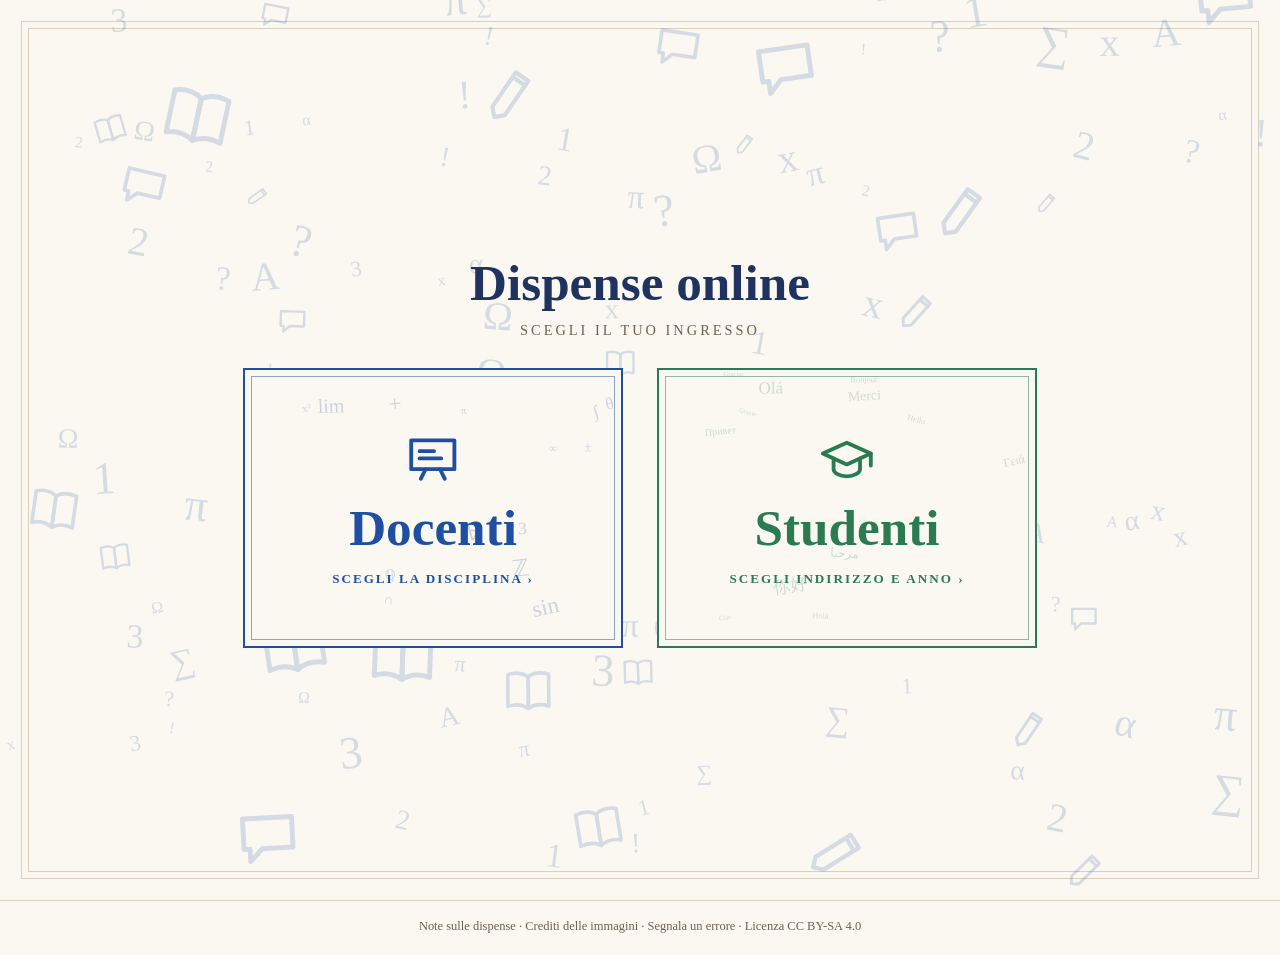
==== sito/index.html @ 0d6a25c3 "sistemazione capitolo 1 e 2" ====
<!DOCTYPE html>
<html lang="it">
<head>
<meta charset="utf-8">
<meta name="viewport" content="width=device-width, initial-scale=1">
<title>Dispense online</title>
<link rel="stylesheet" href="css/caratteri.css?v=20261128d">
<link rel="stylesheet" href="css/stile.css?v=20261128d">
</head>
<body>
<header id="barra" class="barra nascosta">
  <a href="#home" class="logo" title="Torna all'inizio"><span class="logo-segno">§</span> Dispense online</a>
  <nav id="briciole" class="briciole"></nav>
</header>
<main id="app"></main>
<div id="avviso" class="avviso" role="status"></div>

<script src="js/contenuti-anno1.js?v=20261128d"></script>
<script src="js/catalogo.js?v=20261128d"></script>
<script src="js/temi.js?v=20261128d"></script>
<script src="js/scene.js?v=20261128d"></script>
<script src="js/capitolo1.js?v=20261128d"></script>
<script src="js/esercizi-cap1.js?v=20261128d"></script>
<script src="js/capitolo2.js?v=20261128d"></script>
<script src="js/esercizi-cap2.js?v=20261128d"></script>
<script src="js/capitolo3.js?v=20261128d"></script>
<script src="js/esercizi-cap3.js?v=20261128d"></script>
<script src="js/capitolo4.js?v=20261128d"></script>
<script src="js/esercizi-cap4.js?v=20261128d"></script>
<script src="js/capitolo5.js?v=20261128d"></script>
<script src="js/esercizi-cap5.js?v=20261128d"></script>
<script src="js/capitolo6.js?v=20261128d"></script>
<script src="js/esercizi-cap6.js?v=20261128d"></script>
<script src="js/capitolo7.js?v=20261128d"></script>
<script src="js/esercizi-cap7.js?v=20261128d"></script>
<script src="js/illustrazioni.js?v=20261128d"></script>
<script src="js/animazioni.js?v=20261128d"></script>
<script src="js/app.js?v=20261128d"></script>
</body>
</html>
---- sito/css/caratteri.css ----
/* "Libro Serif" = Liberation Serif (licenza SIL OFL), stesse proporzioni del Times New Roman.
   Si usa il Times New Roman del computer se c'è, altrimenti questo. */
@font-face{font-family:'Libro Serif';font-style:normal;font-weight:400;font-display:swap;src:url(../font/libro-serif-Regular.woff2) format('woff2')}
@font-face{font-family:'Libro Serif';font-style:normal;font-weight:500 800;font-display:swap;src:url(../font/libro-serif-Bold.woff2) format('woff2')}
@font-face{font-family:'Libro Serif';font-style:italic;font-weight:400;font-display:swap;src:url(../font/libro-serif-Italic.woff2) format('woff2')}
@font-face{font-family:'Libro Serif';font-style:italic;font-weight:500 800;font-display:swap;src:url(../font/libro-serif-BoldItalic.woff2) format('woff2')}
---- sito/css/stile.css ----
/* ====== STILE "LIBRO CLASSICO" — cambia qui colori e caratteri ====== */
:root{
  --blu:#1f4fa3; --blu-scuro:#1f3260; --blu-chiaro:#eef2f9;
  --arancio:#2a86c9; --arancio-chiaro:#eaf4fc; /* colore della sezione ESERCIZI (azzurro) */
  --verde:#2a7a52; --verde-chiaro:#eaf4ee;
  --viola:#6b47b8; --viola-chiaro:#f3effa;
  --giallo:#d9a514; --giallo-chiaro:#fdf6df;
  --rosso:#b8322f;
  --testo:#2a2620; --testo-2:#6b6253; --bordo:#d8cfbd; --filetto:#e6dfcf;
  --sfondo:#efe9dc; --carta:#fbf8f1;
  --serif:'Times New Roman', 'Libro Serif', Times, serif;
  --sans:var(--serif);
}
*{box-sizing:border-box}
html{scroll-behavior:smooth}
body{margin:0;font-family:var(--serif);color:var(--testo);background:var(--sfondo);line-height:1.62;font-size:18.5px}
a{color:var(--blu)}
h1,h2,h3{font-family:var(--serif);font-weight:600;line-height:1.2;color:var(--blu-scuro)}
button{font-family:var(--sans);cursor:pointer}
sup{line-height:0}

/* ====== Barra superiore ====== */
.barra{position:sticky;top:0;z-index:20;display:flex;align-items:center;gap:22px;padding:10px 26px;background:var(--carta);border-bottom:2px solid var(--blu)}
.barra.nascosta{display:none}
.logo{font-family:var(--serif);font-weight:700;font-size:1.25rem;text-decoration:none;color:var(--blu-scuro);display:flex;align-items:center;gap:10px}
.logo-segno{display:inline-grid;place-items:center;width:30px;height:30px;background:var(--blu);color:#fff;font-size:1.05rem}
.briciole{font-family:var(--sans);font-size:.92rem;color:var(--testo-2)}
.briciole a{text-decoration:none}
.briciole span.sep{margin:0 8px;opacity:.5}

/* ====== Pagina iniziale ====== */
.copertina{position:relative;min-height:100vh;display:grid;place-items:center;overflow:hidden;background:var(--carta);color:var(--blu-scuro)}
.copertina::before{content:"";position:absolute;inset:28px;border:1px solid var(--bordo);outline:6px solid var(--carta);box-shadow:0 0 0 7px var(--bordo);pointer-events:none}
.simboli span{position:absolute;font-family:var(--serif);color:rgba(31,79,163,.10);animation:sale linear infinite;user-select:none}
@keyframes sale{from{transform:translateY(110vh) rotate(0)}to{transform:translateY(-20vh) rotate(360deg)}}
.copertina-centro{position:relative;text-align:center;z-index:2;padding:20px}
.copertina-centro p{font-family:var(--sans);letter-spacing:3px;text-transform:uppercase;font-size:.9rem;color:var(--testo-2);margin:0 0 26px}
.bottone-matematica{text-decoration:none;position:relative;display:inline-flex;flex-direction:column;align-items:center;gap:8px;padding:30px 72px 24px;border:2px solid var(--blu);
  background:var(--carta);color:var(--blu-scuro);font-family:var(--serif);font-size:clamp(2.6rem,7vw,4.6rem);font-weight:700;transition:background .3s,color .3s,transform .3s}
.bottone-matematica::after{content:"";position:absolute;inset:6px;border:1px solid var(--blu);opacity:.5;pointer-events:none}
.bottone-matematica small{font-family:var(--sans);font-size:.95rem;font-weight:600;letter-spacing:3px;text-transform:uppercase;color:var(--blu)}
.bottone-matematica:hover{background:var(--blu);color:#fff;transform:translateY(-3px)}
.bottone-matematica:hover small{color:#fff}
.bottone-matematica:hover::after{border-color:#fff}
.cerchio-copertina{display:block;margin:0 auto 20px;width:150px;height:150px}

/* ====== Scelta dell'anno ====== */
.pagina-anni{min-height:calc(100vh - 54px);padding:56px 24px}
.pagina-anni h1{text-align:center;font-size:2.4rem;margin:0 0 6px}
.pagina-anni .sottotitolo{text-align:center;color:var(--testo-2);margin:0 0 40px;font-style:italic}
.griglia-anni{display:grid;grid-template-columns:repeat(auto-fit,minmax(190px,1fr));gap:20px;max-width:1100px;margin:0 auto}
.carta-anno{position:relative;display:block;text-decoration:none;color:var(--testo);background:var(--carta);border:1px solid var(--bordo);border-top:8px solid var(--c);padding:26px 22px 22px;min-height:200px;overflow:hidden;
  opacity:0;transform:translateY(24px);animation:entra .6s cubic-bezier(.2,.8,.2,1) forwards;transition:transform .3s,box-shadow .3s}
.carta-anno:hover{transform:translateY(-5px);box-shadow:0 14px 30px rgba(60,45,20,.18)}
.carta-anno .num{font-family:var(--serif);font-size:4rem;font-weight:700;line-height:1;color:var(--c)}
.carta-anno .num sup{font-size:1.5rem}
.carta-anno .etichetta{font-weight:600;font-size:1.15rem;margin-top:8px;border-top:1px solid var(--filetto);padding-top:8px}
.carta-anno .stato{font-family:var(--sans);font-size:.85rem;color:var(--testo-2);margin-top:4px}
.carta-anno::after{content:attr(data-simbolo);position:absolute;right:10px;bottom:-24px;font-family:var(--serif);font-size:7rem;color:var(--c);opacity:.12}
.carta-anno.disattiva{cursor:default;filter:grayscale(.6)}
.carta-anno.disattiva:hover{transform:none;box-shadow:none}
@keyframes entra{to{opacity:1;transform:none}}
.carta-anno.disattiva{animation-name:entra2}
@keyframes entra2{to{opacity:1;transform:none}}

/* ====== Indice dell'anno ====== */
.contenitore{max-width:1060px;margin:0 auto;padding:36px 24px 80px}
.intestazione-anno{display:flex;flex-wrap:wrap;align-items:flex-end;justify-content:space-between;gap:16px;margin-bottom:10px;border-bottom:2px solid var(--blu);padding-bottom:14px}
.intestazione-anno h1{margin:0;font-size:2.3rem}
.intestazione-anno p{margin:4px 0 0;color:var(--testo-2);font-style:italic}
.parte{margin:34px 0 0;font-family:var(--sans);font-size:.82rem;font-weight:700;letter-spacing:3px;text-transform:uppercase;color:var(--blu)}
.lista-capitoli{border-top:1px solid var(--bordo);margin-top:8px}
.capitolo-riga{display:grid;grid-template-columns:56px 1fr auto;align-items:center;gap:18px;padding:14px 4px;border-bottom:1px solid var(--bordo);
  opacity:0;transform:translateX(-10px);animation:entra .5s ease forwards}
.capitolo-riga .n{font-family:var(--serif);font-weight:700;font-size:1.6rem;color:#fff;background:var(--blu);display:grid;place-items:center;height:48px}
.capitolo-riga h3{margin:0;font-size:1.25rem}
.capitolo-riga .paragrafi{margin:3px 0 0;color:var(--testo-2);font-size:.9rem;font-style:italic}
.capitolo-riga.prossimamente .n{background:#c5bba6}
.capitolo-riga.prossimamente h3{color:#8f8676;font-weight:400}
.azioni{display:flex;gap:8px;flex-wrap:wrap}
.bottone{display:inline-flex;align-items:center;gap:8px;border:1.5px solid var(--blu);padding:7px 16px;font-family:var(--sans);font-weight:700;font-size:.9rem;text-decoration:none;transition:background .15s,color .15s;background:var(--carta);color:var(--blu)}
.bottone:hover{background:var(--blu);color:#fff}
.b-teoria{background:var(--blu);color:#fff}
.b-teoria:hover{background:var(--blu-scuro)}
.b-esercizi{border-color:var(--arancio);background:var(--arancio);color:#fff}
.b-esercizi:hover{background:#1f6fa8}
.etichetta-presto{font-family:var(--sans);font-size:.82rem;color:#8f8676;font-style:italic}

/* ====== Pagina del capitolo ====== */
.capitolo{display:grid;grid-template-columns:240px 1fr;gap:36px;max-width:1180px;margin:0 auto;padding:30px 24px 90px}
.indice-laterale{position:sticky;top:70px;align-self:start;font-family:var(--sans);font-size:.92rem}
.indice-laterale h4{margin:0 0 8px;font-size:.78rem;letter-spacing:3px;text-transform:uppercase;color:var(--blu);border-bottom:2px solid var(--blu);padding-bottom:6px}
.indice-laterale ol{list-style:none;margin:0;padding:0}
.indice-laterale li a{display:flex;gap:10px;padding:6px 8px;text-decoration:none;color:var(--testo);border-left:3px solid transparent}
.indice-laterale li a:hover,.indice-laterale li a.attivo{background:var(--blu-chiaro);border-left-color:var(--blu);color:var(--blu-scuro)}
.indice-laterale li a b{color:var(--blu);min-width:16px}
.indice-laterale .azioni{margin-top:18px;flex-direction:column}
.indice-laterale .azioni .bottone{justify-content:center}
.indice-laterale ol ol{margin:2px 0 6px 26px;font-size:.84rem}
.indice-laterale ol ol a{padding:3px 8px;color:var(--testo-2)}

.testata-capitolo{position:relative;overflow:hidden;background:var(--carta);border:1px solid var(--bordo);border-top:10px solid var(--blu);padding:28px 34px 26px;margin-bottom:28px}
.testata-capitolo.esercizi{border-top-color:var(--arancio)}
.testata-capitolo .cap{font-family:var(--sans);font-size:.8rem;letter-spacing:3px;text-transform:uppercase;color:var(--blu);font-weight:700}
.testata-capitolo.esercizi .cap{color:var(--arancio)}
.testata-capitolo h1{font-size:2.6rem;margin:6px 0 8px}
.testata-capitolo p{margin:0;color:var(--testo-2);font-style:italic;max-width:600px}
.testata-capitolo .grande{position:absolute;right:30px;top:6px;font-family:var(--serif);font-size:9rem;font-weight:700;color:var(--blu);opacity:.10;line-height:1}
.testata-capitolo.esercizi .grande{color:var(--arancio)}

.paragrafo{background:var(--carta);border:1px solid var(--bordo);padding:30px 38px;margin-bottom:26px;scroll-margin-top:72px}
.paragrafo h2:not(.punto-testa h2, .finale-testa h2){display:flex;align-items:baseline;gap:14px;margin:0 0 16px;font-size:1.75rem;border-bottom:2px solid var(--blu);padding-bottom:8px}
.paragrafo h2:not(.punto-testa h2, .finale-testa h2) .num{flex:none;font-size:2.3rem;color:var(--blu);font-weight:700}
.paragrafo h3{font-size:1.22rem;margin:26px 0 8px;display:flex;align-items:center;gap:10px}
.paragrafo h3::before{content:"";width:10px;height:10px;background:var(--rosso);flex:none}
.paragrafo p{margin:10px 0}
.definizione,.regola,.attenzione{padding:12px 18px;margin:16px 0;font-family:var(--sans);font-size:1rem}
.definizione{background:var(--blu-chiaro);border-top:3px solid var(--blu)}
.regola{background:var(--giallo-chiaro);border-top:3px solid var(--giallo)}
.attenzione{background:#fbeceb;border-top:3px solid var(--rosso)}
.definizione>b:first-child,.regola>b:first-child,.attenzione>b:first-child{display:block;font-size:.74rem;letter-spacing:2.5px;text-transform:uppercase;margin-bottom:4px}
.definizione>b:first-child{color:var(--blu)} .regola>b:first-child{color:#8f6a00} .attenzione>b:first-child{color:var(--rosso)}
.formula{font-family:var(--serif);font-size:1.25rem;text-align:center;margin:14px 0;color:var(--blu-scuro)}
.esempio{border-left:3px solid var(--verde);padding:8px 16px;margin:14px 0;background:var(--verde-chiaro);font-family:var(--sans);font-size:1rem}
.esempio>b:first-child{color:var(--verde);text-transform:uppercase;font-size:.78rem;letter-spacing:2px;margin-right:8px}
.approfondimento{border:1px solid #c9b48a;border-left:4px solid #8a6a3a;background:#f7f0e1;padding:10px 18px;margin:18px 0;font-size:1rem}
.approfondimento>b:first-child{display:block;color:#6d5332;font-size:.8rem;letter-spacing:2px;text-transform:uppercase;margin-bottom:4px}
.approfondimento p{margin:6px 0}
table.tab-segni{border-collapse:collapse;margin:14px auto;font-family:var(--serif)}
table.tab-segni th,table.tab-segni td{width:58px;height:44px;text-align:center;vertical-align:middle;font-size:1.35rem;border:1px solid var(--bordo);padding:0}
table.tab-segni th{background:#dbe9f7;color:var(--blu-scuro);font-weight:700;border:2px solid var(--blu)}
table.tab-segni th.angolo{background:var(--blu);color:#fff;font-size:1.8rem}
table.tab-segni td{background:#fff;color:var(--testo);font-weight:400}
@media print{table.tab-segni{break-inside:avoid;margin:6px auto}table.tab-segni th,table.tab-segni td{width:40px;height:28px;font-size:1.05rem}}
table.tab{border-collapse:collapse;width:100%;margin:14px 0;font-family:var(--sans);font-size:.95rem;border-top:2px solid var(--blu);border-bottom:2px solid var(--blu)}
table.tab th{color:var(--blu-scuro);text-align:left;padding:7px 12px;border-bottom:1px solid var(--blu)}
table.tab td{border-bottom:1px solid var(--filetto);padding:7px 12px}
.mat{font-family:var(--serif);font-style:normal}
.evid{background:var(--giallo-chiaro);padding:0 4px}

/* ====== Riquadri espandibili (curiosità, esercizio svolto) ====== */
.riquadro{margin:20px 0;border:1px solid var(--viola);border-left:6px solid var(--viola);background:var(--carta)}
.riquadro-testa{all:unset;box-sizing:border-box;display:flex;align-items:center;gap:14px;width:100%;padding:11px 16px;cursor:pointer;font-family:var(--sans)}
.riquadro-testa:hover{background:var(--viola-chiaro)}
.riquadro-testa:focus-visible{outline:3px solid var(--giallo)}
.icona-tonda{flex:none;display:grid;place-items:center;width:38px;height:38px;background:var(--viola);color:#fff;transition:transform .4s}
.riquadro.aperto .icona-tonda{transform:rotate(-12deg)}
.riquadro-titoli{flex:1}
.riquadro-tipo{display:block;font-size:.72rem;font-weight:700;letter-spacing:2.5px;text-transform:uppercase;color:var(--viola)}
.riquadro-titolo{display:block;font-family:var(--serif);font-weight:600;font-size:1.12rem;color:var(--testo)}
.riquadro-freccia{font-size:.85rem;font-weight:700;color:var(--viola);white-space:nowrap}
.riquadro-freccia::after{content:" ▾";display:inline-block;transition:transform .3s}
.riquadro.aperto .riquadro-freccia::after{transform:rotate(180deg)}
.riquadro-corpo{display:grid;grid-template-rows:0fr;transition:grid-template-rows .45s ease}
.riquadro.aperto .riquadro-corpo{grid-template-rows:1fr}
.riquadro-corpo>div{overflow:hidden}
.riquadro-corpo>div>div{padding:4px 22px 16px 68px;border-top:1px solid transparent}
.riquadro.aperto .riquadro-corpo>div>div{border-top-color:var(--filetto)}
.riquadro.svolto{border-color:var(--verde)}
.riquadro.svolto .icona-tonda{background:var(--verde)}
.riquadro.svolto .riquadro-testa:hover{background:var(--verde-chiaro)}
.riquadro.svolto .riquadro-tipo,.riquadro.svolto .riquadro-freccia{color:var(--verde)}
.riquadro.svolto .riquadro-corpo>div>div{font-family:var(--sans);font-size:.98rem}
.illustrazione{float:right;width:190px;margin:8px 0 10px 22px}
.illustrazione svg{width:100%;height:auto;display:block}
.riquadro-corpo>div>div::after{content:"";display:block;clear:both}

/* ====== Animazioni interattive ====== */
.anim{border:1px solid var(--bordo);border-top:3px solid var(--verde);background:#fff;padding:16px 18px;margin:20px 0}
.anim-titolo{display:flex;align-items:center;gap:10px;font-family:var(--sans);font-weight:700;font-size:.95rem;color:var(--verde);margin-bottom:10px;text-transform:uppercase;letter-spacing:1.5px}
.anim-titolo .pallino{width:9px;height:9px;background:var(--verde);animation:pulsa 1.6s infinite}
@keyframes pulsa{50%{opacity:.3}}
.anim svg{display:block;width:100%;height:auto}
.comandi{display:flex;flex-wrap:wrap;gap:12px 22px;align-items:center;margin-top:12px;font-family:var(--sans);font-size:.92rem}
.comandi label{display:flex;align-items:center;gap:8px;font-weight:700}
.comandi input[type=range]{width:140px;accent-color:var(--blu)}
.comandi output{min-width:26px;font-weight:800;color:var(--blu)}
.comandi button{border:1.5px solid var(--blu);padding:6px 14px;font-weight:700;background:var(--blu);color:#fff}
.comandi button.secondario{background:#fff;color:var(--blu)}
.lettura{margin-top:10px;font-family:var(--sans);font-size:1rem;padding:8px 12px;background:var(--carta);border-left:3px solid var(--bordo)}
.lettura b{color:var(--blu-scuro)}
.passo-expr{font-family:var(--serif);font-size:1.55rem;text-align:center;padding:18px 8px;min-height:80px;background:var(--carta);border:1px solid var(--filetto)}
.passo-expr .hl{background:#ffe27a;padding:0 4px;animation:lampeggia .8s ease 2}
@keyframes lampeggia{50%{background:#fff0b3}}
.passo-nota{text-align:center;color:var(--testo-2);margin-top:8px;min-height:1.6em;font-family:var(--sans)}

/* ====== Esercizi ====== */
.barra-esercizi{display:flex;flex-wrap:wrap;align-items:center;justify-content:space-between;gap:12px;margin-bottom:20px;font-family:var(--sans)}
.modalita{display:flex;border:1.5px solid var(--bordo);background:var(--carta)}
.modalita button{border:none;background:transparent;padding:8px 18px;font-weight:700;color:var(--testo-2)}
.modalita button.attivo{background:var(--arancio);color:#fff}
.modalita button.attivo.ins{background:var(--verde)}
.nota-modalita{font-size:.9rem;color:var(--testo-2)}
.legenda{font-size:.85rem;color:var(--testo-2)}
.paragrafo.ex>h2{border-bottom-color:var(--arancio)}
.paragrafo.ex>h2 .num{color:var(--arancio)}
.gruppo{margin-top:24px}
.gruppo h3{font-size:1.1rem;margin:0;padding:6px 0;color:var(--arancio);border-bottom:1px solid var(--filetto)}
.gruppo h3::before{background:var(--arancio)}
.gruppo .istruzione{font-family:var(--sans);font-style:italic;color:var(--testo-2);margin:8px 0 2px;font-size:.95rem}
.esercizio{display:grid;grid-template-columns:44px 1fr;gap:12px;padding:12px 0;border-bottom:1px dotted var(--bordo)}
.esercizio:last-child{border-bottom:none}
.esercizio .nr{text-align:center}
.esercizio .nr span{display:block;background:var(--arancio);color:#fff;font-family:var(--sans);font-weight:700;font-size:.92rem;padding:2px 0}
.punti{display:block;font-size:.62rem;letter-spacing:1px;color:var(--arancio);margin-top:3px;font-family:var(--sans)}
.esercizio .testo{margin:0 0 6px}
.esercizio .tag{font-family:var(--sans);font-size:.7rem;font-weight:700;letter-spacing:1.5px;text-transform:uppercase;color:var(--arancio);border:1px solid var(--arancio);padding:0 6px;margin-right:6px;vertical-align:2px}
.esercizio ol.voci{margin:4px 0 6px;padding:0;list-style:none;display:grid;grid-template-columns:repeat(auto-fill,minmax(230px,1fr));gap:2px 18px}
.esercizio ol.voci.lunghe{grid-template-columns:1fr}
.esercizio ol.voci li b{color:var(--arancio);font-family:var(--sans);margin-right:6px}
.esercizio .fig{float:right;margin:0 0 6px 16px;width:250px;max-width:42%}
.esercizio .fig svg{display:block;max-width:100%;height:auto}
.esercizio .fig.larga{float:none;margin:6px 0;width:auto;max-width:560px}
.esercizio .corpo::after{content:"";display:block;clear:both}
.mostra-sol{border:1.5px solid var(--arancio);background:var(--carta);color:var(--arancio);padding:3px 12px;font-weight:700;font-size:.82rem}
.mostra-sol[aria-expanded=true]{background:var(--arancio);color:#fff}
.soluzione{display:none;margin-top:8px;padding:8px 14px;background:var(--arancio-chiaro);border-left:3px solid var(--arancio);font-family:var(--sans);font-size:.98rem}
.soluzione.vis{display:block;animation:compare .3s ease}
@keyframes compare{from{opacity:0;transform:translateY(-4px)}}
.esercizio .riquadro{margin:10px 0 0}
.esercizio .riquadro-corpo>div>div{padding-left:22px}
.passi{margin:4px 0;padding-left:0;list-style:none}
.passi li{padding:2px 0}
.passi li .eq{font-family:var(--serif);font-size:1.05rem}
.passi li .nota{color:var(--testo-2);font-size:.88rem;font-style:italic}
body:not(.insegnante) .solo-insegnante{display:none}

.avviso{visibility:hidden;position:fixed;left:50%;bottom:24px;transform:translateX(-50%) translateY(120px);background:var(--blu-scuro);color:#fff;padding:12px 20px;font-family:var(--sans);font-weight:700;transition:transform .35s;z-index:50;max-width:90vw}
.avviso.su{visibility:visible;transform:translateX(-50%) translateY(0)}
.solo-stampa{display:none}

@media screen and (max-width:860px){
  .capitolo{grid-template-columns:1fr}
  .indice-laterale{position:static}
  .paragrafo{padding:22px 16px}
  .riquadro-corpo>div>div{padding:4px 14px 14px 14px}
  .illustrazione{float:none;width:160px;margin:6px auto}
  .capitolo-riga{grid-template-columns:44px 1fr}
  .capitolo-riga .azioni{grid-column:1/-1}
  .testata-capitolo h1{font-size:2rem}
  .esercizio .fig{float:none;max-width:100%;margin:6px 0}
}

/* ====== Stampa / PDF ====== */
@page{size:A4;margin:14mm 15mm 16mm}
@media print{
  html,body{background:#fff;font-size:10.5pt;line-height:1.5}
  .barra,.indice-laterale,.comandi,.riquadro-freccia,.non-stampa,.avviso{display:none!important}
  .capitolo{display:block;padding:0;max-width:none}
  .paragrafo{border:none;padding:0;margin:0 0 6mm;background:none}
  .paragrafo h2:not(.punto-testa h2, .finale-testa h2){break-after:avoid}
  .testata-capitolo{background:none;margin-bottom:5mm;padding:4mm 0 3mm;border-left:none;border-right:none;border-bottom:none}
  .riquadro{background:none}
  .riquadro-corpo{grid-template-rows:1fr!important}
  .riquadro-corpo>div>div{padding:2px 14px 10px 14px}
  .riquadro-testa{padding:6px 12px}
  .icona-tonda{width:28px;height:28px}
  .illustrazione{width:34mm;margin:2px 0 6px 14px}
  .riquadro-testa{break-after:avoid}
  .riquadro{break-inside:auto}
  .anim{padding:6px 8px;margin:8px auto;width:74%;clear:both}
  .anim.affianca{float:right;width:50%;margin:2px 0 8px 14px;clear:right}
  .riquadro,.definizione,.regola,.attenzione,.esempio,.approfondimento,table.tab,.paragrafo h3,.paragrafo h2:not(.punto-testa h2, .finale-testa h2),.formula,figure,.fig-testo{clear:both}
  .riquadro{display:flow-root}
  .anim .lettura{font-size:.8rem}
  .anim svg{max-height:40mm;width:auto;max-width:100%;margin:0 auto}
  .anim-titolo{margin-bottom:4px;font-size:.8rem}
  .anim-titolo .pallino{display:none}
  .lettura{padding:2px 8px;font-size:.92rem}
  .definizione,.regola,.attenzione,.esempio,.approfondimento,table.tab tr,.formula,.anim,.riquadro-testa{break-inside:avoid}
  h2,h3{break-after:avoid}
  p{orphans:3;widows:3}
  *{-webkit-print-color-adjust:exact;print-color-adjust:exact}
}
.pagina-stampa .capitolo{display:block;max-width:820px}
.copertina-pdf{height:265mm;display:flex;flex-direction:column;justify-content:center;align-items:center;text-align:center;break-after:page;background:var(--carta);border:1px solid var(--bordo);border-top:14mm solid var(--blu);color:var(--blu-scuro)}
.copertina-pdf h1{font-size:54pt;margin:0}
.copertina-pdf p{font-family:var(--sans);letter-spacing:3px;text-transform:uppercase;color:var(--testo-2)}
.indice-pdf{break-after:page}
.indice-pdf li{font-size:13pt;margin:6px 0}
.fig-testo{float:right;width:210px;margin:4px 0 12px 24px;padding:8px;background:#fff;border:1px solid var(--bordo)}
.fig-testo svg{display:block;width:100%;height:auto}
.fig-testo figcaption{font-family:var(--sans);font-size:.8rem;color:var(--testo-2);font-style:italic;margin-top:6px;line-height:1.35}
.paragrafo::after{content:"";display:block;clear:both}
.paragrafo h3{clear:both}
@media screen and (max-width:860px){.fig-testo{float:none;width:200px;margin:8px auto}}
@media print{.fig-testo{width:44mm;break-inside:avoid}}
.indice-laterale{max-height:calc(100vh - 86px);overflow:auto}
.esercizio .fig{background:#fff}
.esercizio .solo-insegnante{clear:both}
.esercizio .fig{width:210px}

/* ====== Esercizi in stile libro: risultato tra parentesi quadre ====== */
.riga{display:flex;justify-content:space-between;align-items:baseline;gap:18px}
.riga .testo{flex:1}
.ris{color:var(--testo-2);font-size:.95rem;text-align:right;max-width:46%;flex:none}
.esercizio ol.voci{display:block;margin:4px 0 6px;padding:0;list-style:none}
.esercizio ol.voci li{display:flex;justify-content:space-between;align-items:baseline;gap:18px;padding:1px 0;border-bottom:1px dotted transparent}
.esercizio ol.voci li:hover{border-bottom-color:var(--filetto)}
.mostra-svolg{margin-top:6px;border:none;background:none;color:#1f6fa8;font-weight:700;font-size:.92rem;padding:2px 0;cursor:pointer}
.mostra-svolg::before{content:"▸ ";display:inline-block;transition:transform .25s}
.mostra-svolg[aria-expanded=true]::before{transform:rotate(90deg)}
.svolgimento{display:grid;grid-template-rows:0fr;transition:grid-template-rows .35s ease}
.svolgimento.vis{grid-template-rows:1fr}
.svolgimento>div{overflow:hidden;border-left:3px solid var(--arancio);background:var(--arancio-chiaro);padding:0 14px;margin-top:4px}
.svolgimento.vis>div{padding:8px 14px}
.esercizio .fig.icona{width:120px}
.vf{display:inline-flex;gap:6px;flex:none;align-self:center}
.vf>span{display:grid;place-items:center;width:22px;height:22px;border:1.5px solid var(--testo);background:#fff;font-family:var(--sans);font-size:.8rem;font-weight:700;color:var(--testo);line-height:1}
.vf i{font-style:normal}
.vf b{display:none}
.sol-finale{margin:8px 0 0;padding-top:6px;border-top:1px solid #c5ddf0}
.sol-finale>b:first-child{display:block;color:#1f6fa8;font-size:.72rem;letter-spacing:1.5px;text-transform:uppercase;margin-bottom:2px}

/* ====== Esercizi: elementi come nel libro ====== */
.esercizio .tag,.tag-inline{display:inline-block;font-family:var(--sans);font-size:.7rem;font-weight:700;letter-spacing:1.2px;text-transform:uppercase;color:#fff;background:var(--arancio);padding:1px 7px;margin-right:4px;vertical-align:2px}
.tag-inline{background:var(--blu)}
.esercizio ol.voci.affiancate{display:grid;grid-template-columns:repeat(auto-fill,minmax(200px,1fr));gap:2px 22px}
.esercizio ol.voci.affiancate li{display:block}
.opzioni{list-style:none;margin:6px 0;padding:0;display:grid;grid-template-columns:repeat(auto-fill,minmax(210px,1fr));gap:4px 20px}
.opzioni li{display:flex;align-items:baseline;gap:8px}
.opzioni .lettera{flex:none;display:inline-grid;place-items:center;width:20px;height:20px;border:1.5px solid var(--arancio);color:var(--arancio);font-weight:700;font-size:.78rem;font-family:var(--sans)}
.associa{display:grid;grid-template-columns:1fr 1.6fr;gap:10px 30px;margin:6px 0}
.associa ol{margin:0;padding-left:24px}
.associa ol li::marker{color:var(--arancio);font-weight:700}
.tab-es{border-collapse:collapse;margin:8px 0;font-family:var(--sans);font-size:.95rem}
.tab-es th,.tab-es td{border:1px solid var(--bordo);padding:3px 12px;text-align:center}
.tab-es th{background:var(--arancio-chiaro);color:var(--arancio)}
.magico{border-collapse:collapse;margin:8px 0}
.magico td{width:38px;height:38px;border:1.5px solid var(--testo);text-align:center;font-size:1.1rem}
table.colonna{border-collapse:collapse;margin:4px 0;font-family:var(--serif)}
table.colonna td{padding:0 10px}
table.colonna td:first-child{text-align:right;border-right:2px solid currentColor}
.alberi{display:flex;flex-wrap:wrap;gap:16px}
.alberi svg{width:200px;height:auto;background:#fff}
.sol-finale svg{max-width:420px;height:auto;background:#fff;display:block;margin-top:4px}
.punteggio{display:block;text-align:right;font-family:var(--sans);font-weight:700;color:var(--rosso)}
.totale{text-align:right;font-size:1.2rem;font-weight:700;color:var(--rosso);border-top:2px solid var(--rosso);padding-top:8px}
.box-es{margin:18px 0;border:1.5px solid var(--arancio);background:#f3f9fe}
.box-es .box-titolo{font-family:var(--sans);font-weight:700;color:#fff;background:var(--arancio);padding:6px 14px;letter-spacing:.5px}
.box-es .box-corpo{padding:8px 16px}
.box-es>.mostra-svolg,.box-es>.svolgimento{margin-left:16px;margin-right:16px}
.box-es>.svolgimento{margin-bottom:10px}
.box-agenda{border-color:var(--verde);background:var(--verde-chiaro)}
.box-agenda .box-titolo{background:var(--verde)}
.box-accresci .box-titolo{background:#1f6fa8}
.box-nota{border-color:#8fb8dd;background:#fbfdff}
.box-nota .box-titolo{background:#e3eef8;color:#1f6fa8}
.lista-controllo{list-style:none;padding:0;margin:6px 0}
.lista-controllo li{padding:3px 0;border-bottom:1px dotted var(--bordo)}
.lista-controllo li i{color:var(--testo-2);font-size:.9em}
.appunti{display:none}
@media print{.appunti{margin:8px 0;background:repeating-linear-gradient(to bottom,transparent 0,transparent 27px,#c9d6e6 27px,#c9d6e6 28px);border-top:1px solid #8fb8dd}.appunti span{display:block;font-style:italic;color:var(--testo-2);font-size:9pt;line-height:28px}}
.paragrafo.punto{border-top:6px solid var(--rosso)}
.punto-testa{margin-bottom:6px;break-after:avoid;page-break-after:avoid;break-inside:avoid}
.gruppo>h3,.gruppo>.istruzione{break-after:avoid}
.tieni-insieme{break-inside:avoid}
.punto-testa span{font-family:var(--sans);font-weight:700;letter-spacing:2px;color:var(--rosso);font-size:.85rem}
.punto-testa h2{margin:4px 0 10px;font-size:1.5rem}
.paragrafo.finale{border-top:6px solid var(--viola)}
.finale-testa{display:flex;justify-content:space-between;align-items:baseline;border-bottom:2px solid var(--viola);margin-bottom:8px}
.finale-testa h2{margin:0 0 8px;font-size:2rem;color:var(--viola)}
.durata{font-family:var(--sans);font-weight:700;color:var(--viola)}
.finale .gruppo h3{color:#fff;background:var(--viola);display:inline-block;padding:3px 12px;font-family:var(--sans);font-size:.9rem;letter-spacing:1px;border:none}
.finale .gruppo h3::before{display:none}
.paragrafo.ex .gruppo h3{margin-top:18px}
@media screen and (max-width:860px){.associa{grid-template-columns:1fr}}
.esercizio .fig:has(svg[data-albero]){width:auto;background:transparent}
.alberi svg{width:auto}
@media print{
  .centra{float:none!important;display:block;margin:6px auto 10px!important;clear:both}
  .fig-testo.centra{width:52mm}
  .illustrazione.centra{width:36mm}
  .esercizio .fig.centra{width:auto;max-width:70mm}
  .esercizio{break-inside:avoid;padding:6px 0;grid-template-columns:34px 1fr;gap:8px}
  .esercizio .nr span{font-size:.8rem}
  .gruppo>h3,.istruzione{break-after:avoid}
  .box-es{break-inside:avoid}
  .paragrafo.ex,.paragrafo.punto,.paragrafo.finale{border:none;padding:0;margin:0 0 6mm}
  .paragrafo.punto,.paragrafo.finale{border-top:3px solid var(--rosso);padding-top:3mm}
  .paragrafo.finale{border-top-color:var(--viola)}
  .spezzabile{break-inside:auto!important}
  .esercizio .ris{float:right;margin-left:14px;max-width:55%;text-align:right;color:var(--testo-2);font-size:9.5pt}
  /* solo l'inizio di ogni capitolo va su pagina nuova; sintesi, esercizi e verifica proseguono di seguito */
  .pagina-stampa .capitolo:not(.esercizi-stampa){break-before:page}
  .riquadro,.box-es,.sint-blocco,.approfondimento,.definizione,.regola,.attenzione,.esempio,.curiosita{break-inside:avoid!important}
  .box-es:has(.lista-controllo){break-inside:auto!important;border:none;border-top:3px solid #8fb8dd;background:none}
  .box-es:has(.lista-controllo) .box-titolo{background:none;padding:6px 0;break-after:avoid}
  .box-es:has(.lista-controllo) .box-corpo{padding:0}
  .lista-controllo li{break-inside:avoid}
  .titoli,.testata-capitolo{break-inside:avoid!important;break-after:avoid!important}
  .approfondimento>b:first-child,.box-titolo{break-after:avoid}
  .spezzabile li,.spezzabile tr,.spezzabile .fig,.spezzabile .opzioni,.spezzabile .associa,.spezzabile .passi li,.spezzabile .sol-finale,.spezzabile .formula{break-inside:avoid}
  .spezzabile p{orphans:2;widows:2}
  .esercizio.spezzabile,.spezzabile .esercizio{display:block}
  .esercizio.spezzabile>.nr,.spezzabile .esercizio>.nr{float:left;width:34px}
  .esercizio.spezzabile>.corpo,.spezzabile .esercizio>.corpo{margin-left:42px}
  .box-titolo,.riquadro-testa{break-after:avoid}
  .barra-esercizi{display:none}
  .esercizio .fig{max-width:60mm}
  .esercizio .fig.icona{width:26mm}
}

/* ====== Simboli fluttuanti: solo nel riquadro "Matematica" e nella pagina degli anni ====== */
.copertina .simboli{display:none}
.bottone-matematica{overflow:hidden;isolation:isolate}
.bottone-matematica .simboli{display:block;position:absolute;inset:0;z-index:-1;pointer-events:none}
.bottone-matematica .simboli span{position:absolute;bottom:0;color:rgba(31,79,163,.18);animation:saleBox linear infinite;font-family:var(--serif);white-space:nowrap}
.bottone-matematica:hover .simboli span{color:rgba(255,255,255,.28)}
@keyframes saleBox{from{transform:translateY(120%) rotate(0)}to{transform:translateY(-240px) rotate(200deg)}}
.pagina-anni{position:relative;overflow:hidden;background:#fff}
.pagina-anni>.simboli{position:absolute;inset:0;pointer-events:none;z-index:0}
.pagina-anni>.simboli span{position:absolute;top:0;color:rgba(31,79,163,.2);animation:sale linear infinite;font-family:var(--serif);white-space:nowrap}
.pagina-anni>h1,.pagina-anni>.sottotitolo,.pagina-anni>.griglia-anni{position:relative;z-index:1}
@keyframes saleAnni{from{transform:translateY(100vh) rotate(-8deg)}to{transform:translateY(-12vh) rotate(8deg)}}
.pagina-anni{min-height:calc(100vh - 54px)}
.titolo-copertina{font-size:clamp(2rem,5vw,3.2rem);margin:0 0 6px;color:var(--blu-scuro)}

/* ====== CELLULARE E TABLET ====== */
@media screen and (max-width:860px){
  .capitolo{grid-template-columns:minmax(0,1fr);gap:18px;padding:16px 12px 60px}
  .indice-laterale{position:static;max-height:none;overflow:visible;background:var(--carta);border:1px solid var(--bordo);padding:10px 12px}
  .indice-laterale h4{cursor:pointer;margin:0;border-bottom:none;padding:4px 0;display:flex;justify-content:space-between;align-items:center}
  .indice-laterale h4::after{content:"Indice ▾";letter-spacing:1px;font-size:.78rem;color:var(--blu)}
  .indice-laterale.aperto h4::after{content:"Chiudi ▴"}
  .indice-laterale>ol{display:none;margin-top:8px;border-top:1px solid var(--filetto);padding-top:6px}
  .indice-laterale.aperto>ol{display:block}
  .indice-laterale li a{white-space:normal}
  .indice-laterale .azioni{margin-top:10px;flex-direction:row;flex-wrap:wrap}
  .indice-laterale .azioni .bottone{flex:1 1 140px}
  .paragrafo{padding:18px 14px;margin-bottom:16px}
  .paragrafo h2:not(.punto-testa h2, .finale-testa h2){font-size:1.35rem;gap:10px}
  .paragrafo h2:not(.punto-testa h2, .finale-testa h2) .num{font-size:1.7rem}
  table.tab,.tab-es{display:block;overflow-x:auto;white-space:nowrap;max-width:100%}
  .testata-capitolo{padding:18px 16px;margin-bottom:16px}
  .testata-capitolo .grande{font-size:5rem;right:12px}
  .anim{padding:10px}
  .comandi{gap:8px 14px}
  .comandi input[type=range]{width:110px}
  .passo-expr{font-size:1.15rem;padding:12px 4px}
}
@media screen and (max-width:600px){
  body{font-size:17px}
  .barra{gap:10px;padding:8px 12px;flex-wrap:wrap}
  .logo{font-size:1.05rem}
  .briciole{font-size:.8rem;line-height:1.5}
  .briciole span.sep{margin:0 4px}
  .copertina::before{inset:10px;outline-width:3px;box-shadow:0 0 0 4px var(--bordo)}
  .copertina-centro{padding:16px;width:100%}
  .titolo-copertina{font-size:2.1rem}
  .bottone-matematica{padding:22px 18px 18px;font-size:clamp(2rem,11vw,3rem);max-width:100%;width:min(340px,100%)}
  .bottone-matematica small{font-size:.8rem}
  .pagina-anni{padding:30px 12px}
  .pagina-anni h1{font-size:1.8rem}
  .pagina-anni .sottotitolo{margin-bottom:22px}
  .griglia-anni{grid-template-columns:repeat(2,minmax(0,1fr));gap:12px}
  .carta-anno{min-height:150px;padding:16px 14px}
  .carta-anno .num{font-size:3rem}
  .carta-anno::after{font-size:4.5rem}
  .contenitore{padding:20px 12px 50px}
  .intestazione-anno h1{font-size:1.8rem}
  .capitolo-riga{grid-template-columns:40px minmax(0,1fr);gap:10px}
  .capitolo-riga .n{height:40px;font-size:1.2rem}
  .testata-capitolo h1{font-size:1.7rem}
  .definizione,.regola,.attenzione,.esempio{padding:10px 12px}
  .formula{font-size:1.1rem}
  .esercizio{grid-template-columns:34px minmax(0,1fr);gap:8px}
  .esercizio .nr span{font-size:.8rem}
  .esercizio ol.voci li{gap:8px}
  .esercizio ol.voci.affiancate{grid-template-columns:repeat(auto-fill,minmax(130px,1fr))}
  .opzioni{grid-template-columns:repeat(auto-fill,minmax(130px,1fr))}
  .esercizio .fig,.esercizio .fig.icona{float:none;width:auto;max-width:100%;margin:6px 0}
  .esercizio .fig svg{max-width:100%}
  .alberi svg{max-width:100%}
  .box-es .box-corpo{padding:8px 10px}
  .finale-testa h2{font-size:1.5rem}
  .svolgimento.vis>div{padding:8px 10px}
  .riquadro-testa{padding:10px 12px;gap:10px}
  .riquadro-titolo{font-size:1rem}
  .illustrazione{float:none;width:150px;margin:6px auto}
}

/* ---------- FOTO REALI E CREDITI ---------- */
img.foto{display:block;width:100%;height:auto;border:1px solid var(--bordo)}
.illustrazione img.foto{border-radius:0}
@media print{
}

/* ---------- STORIA DELLA MATEMATICA e TEORIA IN SINTESI ---------- */
.indice-laterale li.extra a{font-style:italic}
.paragrafo.storia{background:#fbf6ea;border-left:4px solid #9a7b4f}
.paragrafo.storia>h2{color:#6d5332;border-bottom-color:#c9b48f}
.paragrafo.storia>h2 .num{color:#9a7b4f}
.storia-domanda{font-size:1.3rem;font-style:italic;color:#6d5332;margin:0 0 6px}
.linea-tempo{list-style:none;margin:18px 0;padding:0 0 0 18px;border-left:2px solid #c9b48f}
.linea-tempo li{position:relative;margin:0 0 14px;padding-left:14px}
.linea-tempo li::before{content:"";position:absolute;left:-25px;top:7px;width:10px;height:10px;background:#9a7b4f;border:2px solid #fbf6ea}
.linea-tempo .data{display:block;font-weight:700;color:#6d5332;font-size:.9rem;letter-spacing:.5px;text-transform:uppercase}
.storia-capitolo{border-top:1px solid #c9b48f;padding-top:10px;margin-top:6px}
.paragrafo.sintesi>h2{color:var(--blu-scuro)}
.sint-griglia{display:grid;grid-template-columns:minmax(0,1fr);gap:16px}
.sint-blocco{min-width:0}
.sint-blocco{border-top:3px solid var(--blu);background:#fff;border-left:1px solid var(--bordo);border-right:1px solid var(--bordo);border-bottom:1px solid var(--bordo);padding:10px 16px 6px;font-size:.96rem}
.sint-blocco h3::before{display:none}
.sint-blocco h3{margin:0 0 8px;font-size:1.08rem;color:var(--blu-scuro);display:flex;gap:8px;align-items:baseline}
.sint-blocco h3 span{display:inline-grid;place-items:center;min-width:22px;height:22px;background:var(--blu);color:#fff;font-size:.85rem}
.sint-blocco p{margin:6px 0}
.sint-blocco table.tab{font-size:.86rem;margin:6px 0;width:100%}
.sint-blocco .formula{font-size:1rem;margin:8px 0}
@media screen and (max-width:860px){.sint-griglia{grid-template-columns:minmax(0,1fr)}}
@media screen and (max-width:600px){.sint-blocco table.tab{display:block;overflow-x:auto}.linea-tempo{padding-left:12px}}
@media print{
  .paragrafo.storia{break-inside:avoid;font-size:9.5pt;line-height:1.38;padding-top:4mm;padding-bottom:3mm}
  .paragrafo.storia>h2{margin-bottom:6px}
  .storia-domanda{font-size:11pt}
  .linea-tempo{margin:8px 0}
  .linea-tempo li{break-inside:avoid;margin:0 0 5px}
  .linea-tempo .data{font-size:7.5pt}
  .storia-capitolo{padding-top:5px}
  .sint-griglia{display:block}
  .sint-blocco{break-inside:avoid;margin:0 0 4mm;font-size:9pt}
  .sint-blocco table.tab{font-size:7.6pt}
}
.sint-blocco td:last-child{white-space:nowrap}
@media screen and (max-width:600px){.sint-blocco td:last-child{white-space:normal}}
.sint-lista{list-style:none;margin:6px 0 8px;padding:0}
.sint-lista li{display:grid;grid-template-columns:minmax(9em,auto) 1fr;gap:4px 18px;padding:3px 0;border-bottom:1px dotted var(--filetto);align-items:baseline}
.sint-lista li:last-child{border-bottom:none}
.sint-lista li>.mat:only-child{grid-column:1 / -1}
.sint-lista .nota{color:var(--testo-2);font-size:.92em}
.sint-blocco td small{color:var(--testo-2)}
.sint-blocco .esempio{margin:8px 0}
@media screen and (max-width:600px){.sint-lista li{grid-template-columns:1fr;gap:0}}
.sint-blocco .esempio .sint-lista li{grid-template-columns:19em 1fr}
@media screen and (max-width:600px){.sint-blocco .esempio .sint-lista li{grid-template-columns:1fr}}

/* ===== CAPITOLO 3: frazioni scritte una sopra l'altra e decimali periodici ===== */
.fr{display:inline-block;vertical-align:middle;text-align:center;margin:0 .1em;line-height:1.12;font-size:.9em;white-space:nowrap}
.fr>span{display:block;padding:0 .14em}
.fr>span:first-child{border-bottom:1px solid currentColor}
.fr sup{font-size:.72em}
.per{text-decoration:overline;text-decoration-thickness:1px}
.passi .eq,.formula,.voci li,.opzioni li{line-height:1.9}
.vuoto{display:inline-block;min-width:1.4em;border:1px solid #9aa4b8;background:#fff;color:transparent;line-height:1.1}
/* parentesi alte quanto le frazioni che racchiudono (classi create da esprq.ingrandisci) */
.pg{display:inline-block;line-height:1;vertical-align:middle;font-weight:300;margin:0 .03em;transform:scaleY(1.08)}
.pg1{font-size:1.75em}.pg2{font-size:2.05em}.pg3{font-size:2.35em}
.pg+sup{vertical-align:1.05em;margin-left:-.05em}
/* semplificazioni: numero barrato e nuovo valore piccolo sopra (o sotto nei denominatori) */
.canc{position:relative;display:inline-block}
.canc::after{content:"";position:absolute;left:-2px;right:-2px;top:55%;border-top:1.4px solid #c8373b;transform:rotate(-32deg)}
.canc::before{content:attr(data-n);position:absolute;left:62%;top:-.78em;font-size:.66em;color:#c8373b;line-height:1;font-weight:700}
.canc.giu::before{top:auto;bottom:-.78em}
.fr>span:first-child:has(.canc){padding-top:.5em}
.fr>span:last-child:has(.canc){padding-bottom:.5em}
/* evidenziazioni a colori nei passaggi */
.c1{color:#c8373b;font-weight:700}.c2{color:#1f4fa3;font-weight:700}.c3{color:#1f8a5b;font-weight:700}.c4{color:#6b47b8;font-weight:700}
.passaggi{margin:.4em 0 .6em;padding-left:0;list-style:none}
.passaggi li{padding:.35em 0;border-bottom:1px dotted #d8cfbb;line-height:2}
.passaggi li:last-child{border-bottom:0}
.passaggi .perche{display:block;font-size:.9em;color:#5b5446;font-style:italic;line-height:1.4}
p:has(.pg),li:has(.pg),.box-corpo:has(.pg) p,.sol-finale:has(.pg){line-height:2.5}
.passi li:has(.pg){padding:4px 0}
.esercizio ol.voci.affiancate:has(.pg){grid-template-columns:1fr}
.esercizio ol.voci li:has(.pg){line-height:2.5}
.sol-finale p br+*,.svolgimento p{line-height:2.4}

/* parentesi che crescono con il contenuto (come \left( \right) in LaTeX): create da esprq.ingrandisci */
.gp{display:inline-flex;align-items:stretch;vertical-align:middle;white-space:nowrap;margin:0 .04em}
.gp>.gpC{display:block;padding:.08em .04em}
.gp>.gpL,.gp>.gpR{flex:none;width:.42em;background-repeat:no-repeat;background-size:100% 100%}
.gp.gb>.gpL,.gp.gb>.gpR{width:.3em}
.gp>.gpR{transform:scaleX(-1)}
.gp+sup{vertical-align:1.15em;margin-left:.02em}
p:has(.gp),li:has(.gp),.box-corpo:has(.gp) p,.sol-finale:has(.gp){line-height:2.6}
.esercizio ol.voci.affiancate:has(.gp){grid-template-columns:1fr}
.gt>.gpL,.gt>.gpR{background-image:url("data:image/svg+xml,%3Csvg%20xmlns%3D%22http%3A//www.w3.org/2000/svg%22%20viewBox%3D%220%200%2010%20100%22%20preserveAspectRatio%3D%22none%22%3E%3Cpath%20d%3D%22M8.5%201%20C1.5%2022%201.5%2078%208.5%2099%22%20fill%3D%22none%22%20stroke%3D%22%232a2620%22%20stroke-width%3D%221.3%22%20vector-effect%3D%22non-scaling-stroke%22%20stroke-linecap%3D%22round%22/%3E%3C/svg%3E")}
.gq>.gpL,.gq>.gpR{background-image:url("data:image/svg+xml,%3Csvg%20xmlns%3D%22http%3A//www.w3.org/2000/svg%22%20viewBox%3D%220%200%2010%20100%22%20preserveAspectRatio%3D%22none%22%3E%3Cpath%20d%3D%22M8%201%20H3%20V99%20H8%22%20fill%3D%22none%22%20stroke%3D%22%232a2620%22%20stroke-width%3D%221.3%22%20vector-effect%3D%22non-scaling-stroke%22%20stroke-linecap%3D%22round%22/%3E%3C/svg%3E")}
.gg>.gpL,.gg>.gpR{background-image:url("data:image/svg+xml,%3Csvg%20xmlns%3D%22http%3A//www.w3.org/2000/svg%22%20viewBox%3D%220%200%2010%20100%22%20preserveAspectRatio%3D%22none%22%3E%3Cpath%20d%3D%22M8.5%201%20C4.5%201%205.5%208%205.5%2020%20L5.5%2040%20C5.5%2046%204%2050%201.5%2050%20C4%2050%205.5%2054%205.5%2060%20L5.5%2080%20C5.5%2092%204.5%2099%208.5%2099%22%20fill%3D%22none%22%20stroke%3D%22%232a2620%22%20stroke-width%3D%221.3%22%20vector-effect%3D%22non-scaling-stroke%22%20stroke-linecap%3D%22round%22/%3E%3C/svg%3E")}
.gb>.gpL,.gb>.gpR{background-image:url("data:image/svg+xml,%3Csvg%20xmlns%3D%22http%3A//www.w3.org/2000/svg%22%20viewBox%3D%220%200%2010%20100%22%20preserveAspectRatio%3D%22none%22%3E%3Cpath%20d%3D%22M5%201%20V99%22%20fill%3D%22none%22%20stroke%3D%22%232a2620%22%20stroke-width%3D%221.3%22%20vector-effect%3D%22non-scaling-stroke%22%20stroke-linecap%3D%22round%22/%3E%3C/svg%3E")}
.esempio:has(br)>b:first-child{display:block;margin-bottom:.2em}
.esempio br+*{margin-top:0}
.gp{max-width:100%;white-space:normal}.gp>.gpC{min-width:0;flex:0 1 auto}
.nw{display:inline-block;vertical-align:middle}
.rad{white-space:nowrap}.radv{border-top:1.3px solid currentColor;padding:0 .1em 0 .06em;margin-left:-.04em;line-height:1.05}

/* ====== DUE INGRESSI (docenti/studenti) E SFONDI A TEMA — temi in js/temi.js ====== */
.sfondo-tema{position:absolute;inset:0;overflow:hidden;pointer-events:none;z-index:0;color:var(--tc,#1f4fa3)}
.sfondo-tema span{position:absolute;top:0;opacity:.2;animation:sale linear infinite;font-family:var(--serif);white-space:nowrap;line-height:1}
.sfondo-tema span svg{display:block;width:1.6em;height:1.6em}
.sfondo-tema .macchia{position:absolute;top:0;opacity:.13;animation:sale linear infinite;filter:blur(1px)}
.copertina>.sfondo-tema span{opacity:.12}
.sfondo-tema.mini{z-index:-1}
.sfondo-tema.mini span{top:auto;bottom:0;opacity:.22;animation-name:saleBox}
.sfondo-tema.mini .macchia{display:none}
.ingressi,.griglia-ingressi{display:flex;flex-wrap:wrap;justify-content:center;gap:22px}
.griglia-ingressi{max-width:1100px;margin:0 auto}
.bottone-tema{text-decoration:none;position:relative;overflow:hidden;isolation:isolate;display:inline-flex;flex-direction:column;align-items:center;justify-content:center;gap:6px;
  width:260px;min-height:170px;padding:24px 18px 20px;border:2px solid var(--tc);background:var(--carta);color:var(--tc);text-align:center;transition:background .25s,color .25s,transform .25s}
.bottone-tema::after{content:"";position:absolute;inset:6px;border:1px solid var(--tc);opacity:.5;pointer-events:none}
.bottone-tema .simbolo{font-family:var(--serif);font-size:2.2rem;line-height:1}
.bottone-tema .scritta{font-family:var(--serif);font-size:1.9rem;font-weight:700;line-height:1.15}
.bottone-tema small{font-family:var(--sans);font-size:.82rem;font-weight:600;letter-spacing:2px;text-transform:uppercase;color:var(--tc)}
a.bottone-tema:hover{background:var(--tc);color:#fff;transform:translateY(-3px)}
a.bottone-tema:hover small{color:#fff}
a.bottone-tema:hover::after{border-color:#fff}
a.bottone-tema:hover .sfondo-tema{color:#fff}
.bottone-tema.spento{opacity:.65;cursor:default}
.ingressi .bottone-tema{width:300px;min-height:200px}
.ingressi .bottone-tema .scritta{font-size:2.4rem}
.pagina-tema{position:relative;overflow:hidden;min-height:calc(100vh - 54px);background:#fff;padding:48px 24px 70px}
.pagina-tema-dentro{position:relative;z-index:1}
.pagina-tema h1{text-align:center;font-size:2.4rem;margin:0 0 6px;color:var(--tc)}
.pagina-tema .sottotitolo{text-align:center;color:var(--testo-2);margin:0 auto 36px;font-style:italic;max-width:720px}
.pagina-tema h2.gruppo{max-width:1100px;margin:34px auto 14px;font-size:1.35rem;color:var(--tc);border-bottom:1px solid var(--filetto);padding-bottom:6px}
.pagina-tema .vuoto-msg{text-align:center;font-style:italic;color:var(--testo-2);background:var(--carta);border:1px solid var(--bordo);max-width:560px;margin:30px auto;padding:18px}
.indice-tema{background:rgba(255,255,255,.88);padding:6px 0 20px}
.pagina-tema .indice-tema h1{text-align:left;margin:0}
.stato-cap{display:inline-block;vertical-align:middle;font-family:var(--sans);font-size:.7rem;font-weight:600;letter-spacing:1px;text-transform:uppercase;padding:2px 7px;margin-left:6px;border:1px solid}
.stato-cap.rev{color:#9a6b00;border-color:#d9a514;background:#fdf6df}
.stato-cap.ok{color:var(--verde);border-color:var(--verde);background:var(--verde-chiaro)}
@media (prefers-reduced-motion:reduce){.sfondo-tema span,.sfondo-tema .macchia{animation:none;display:none}}
@media screen and (max-width:600px){
  .pagina-tema{padding:28px 12px 50px}
  .pagina-tema h1{font-size:1.8rem}
  .bottone-tema{width:100%;max-width:340px;min-height:130px}
  .ingressi .bottone-tema{width:100%;max-width:320px;min-height:150px}
  .ingressi .bottone-tema .scritta{font-size:2rem}
  .griglia-ingressi,.ingressi{gap:14px}
}
/* copertina: due ingressi grandi, affiancati */
.ingressi{gap:34px}
.ingressi .bottone-tema{width:380px;min-height:280px;gap:10px}
.ingressi .bottone-tema .scritta{font-size:3.2rem}
.ingressi .bottone-tema .simbolo svg{width:3.6rem;height:3.6rem;display:block}
.bottone-tema .simbolo svg{width:2.4rem;height:2.4rem;display:block}
.copertina>.sfondo-tema span{opacity:.16}
@media screen and (max-width:600px){
  .ingressi .bottone-tema{width:100%;max-width:340px;min-height:190px}
  .ingressi .bottone-tema .scritta{font-size:2.4rem}
  .ingressi .bottone-tema .simbolo svg{width:2.8rem;height:2.8rem}
}
/* scene animate su canvas (js/scene.js): restano ferme dietro ai contenuti mentre si scorre */
.sfondo-tema.scena{position:fixed;inset:0;z-index:0}
.sfondo-tema.scena canvas{display:block;width:100%;height:100%}
.pagina-tema.scura{background:#0e1a33}
.pagina-tema.scura h1,.pagina-tema.scura h2.gruppo{color:#f3ead2}
.pagina-tema.scura .sottotitolo{color:#c9d3e6}
.pagina-tema.scura .indice-tema h1{color:var(--blu-scuro)}
/* segni fluttuanti su canvas (senza sovrapposizioni) dentro i pulsanti */
.sfondo-tema.mini canvas{display:block;width:100%;height:100%}

/* ===================== NOTE SULLE DISPENSE, CREDITI, PIÈ DI PAGINA ===================== */
.piede{text-align:center;font-size:.78rem;color:var(--testo-2);padding:14px 12px 18px;border-top:1px solid var(--bordo);background:var(--carta);position:relative;z-index:2;line-height:1.8}
.piede a{color:var(--testo-2);text-decoration:none;white-space:nowrap}
.piede a:hover{color:var(--blu);text-decoration:underline}
.pagina-stampa .piede{display:none}
.pagina-note{max-width:820px;margin:30px auto;padding:0 18px}
.note-dispense{background:var(--carta);border:1px solid var(--bordo);padding:20px 24px}
.note-dispense h2{margin:0 0 12px;border-bottom:2px solid var(--blu);padding-bottom:6px}
.note-dispense h3{margin:20px 0 6px;font-size:1.1rem}
.note-dispense p{margin:0 0 10px}
.note-dispense .b-segnala{display:inline-block;margin:4px 8px 4px 0}
.crediti-intro{font-size:.85rem;color:var(--testo-2)}
.crediti-lista{margin:0;padding-left:18px;font-size:.78rem;line-height:1.45;columns:2;column-gap:28px}
.crediti-lista li{break-inside:avoid;margin-bottom:3px}
.crediti-lista a{color:var(--testo-2)}
@media screen and (max-width:700px){.crediti-lista{columns:1}.note-dispense{padding:14px}}
@media print{
  .note-pdf{break-before:auto;break-inside:auto;border:none;border-top:1px solid #999;padding:3mm 0 0;margin-top:6mm;background:none;font-size:9.5pt}
  .note-pdf h2,.note-pdf h3{break-after:avoid;font-size:13pt;border-bottom:1px solid var(--blu)}
  .note-pdf h3{font-size:11pt;border:none}
  .note-pdf p,.note-pdf li{break-inside:avoid}
  .note-pdf .crediti-lista{font-size:7.5pt}
  .note-pdf a{color:inherit;text-decoration:none}
}
.paragrafo h4{font-size:1.05rem;margin:18px 0 6px;color:var(--blu-scuro)}
@media print{.paragrafo h4{break-after:avoid}}

/* potenze: base ed esponente non si separano mai a fine riga (span.pot creato da corsivo.py) */
.pot{white-space:nowrap}
/* esempi, regole e riquadri con frazioni o potenze: più spazio fra le righe, così nulla si sovrappone */
/* le parentesi grandi e le frazioni hanno un margine verticale: le righe che le contengono si allontanano da sole
   (per gli elementi inline-block il margine conta nell'altezza della riga) */
.gp{margin-top:.3em;margin-bottom:.3em}
.esempio:has(.fr),.esempio:has(.gp){line-height:2.2}

/* ====== CAPITOLO 4 — insiemi e logica ====== */
/* complementare di un insieme e negazione di una proposizione: segno sopra */
.compl{text-decoration:overline;text-decoration-thickness:1.3px;text-decoration-skip-ink:none}
/* tavole di verità */
table.tav{width:auto;margin:10px auto;border-collapse:collapse}
table.tav th,table.tav td{text-align:center;padding:4px 14px}
table.tab-es.tav td{min-width:2.4em;height:1.6em}
table.tav tr.evid td{background:#fdf3d6}
.tav-lato{margin:4px 0}
.tav-lato table.tav{margin:4px auto 12px}
/* schemi di ragionamento: premesse sopra, conclusione sotto la linea */
.schema{display:inline-block;margin:4px 0 12px 28px;padding:2px 18px;font-size:1.2rem;border-left:3px solid var(--blu-chiaro)}
.schema div{padding:2px 0}
.schema .linea{border-top:1.5px solid var(--testo);margin-top:3px;padding-top:4px}
.due-schemi{display:flex;flex-wrap:wrap;gap:12px 48px}
@media screen and (max-width:600px){.tav-lato{float:none}.tav-lato table.tav{margin:8px auto}}
@media print{.tav-lato{break-inside:avoid}.schema{break-inside:avoid}table.tav{break-inside:avoid}}
@media screen and (max-width:600px){table.tav{display:table;white-space:normal;margin:8px auto}}

/* ====== CAPITOLO 5 — relazioni e funzioni ====== */
/* figura più larga (piano cartesiano, partizioni) */
.fig-testo.larga{width:290px}
/* più figure affiancate, non flottanti */
.fig-riga{display:flex;flex-wrap:wrap;justify-content:center;gap:10px 16px;margin:10px 0 14px;clear:both}
.fig-riga figure{flex:0 1 200px;margin:0;padding:8px;background:#fff;border:1px solid var(--bordo)}
.fig-riga figure svg{display:block;width:100%;height:auto}
.fig-riga figure.larga{flex-basis:330px}
.fig-riga figure.piccola{flex-basis:165px}
/* una curiosità (riquadro chiuso) non si affianca mai a una figura flottante: va sotto */
.paragrafo .riquadro{clear:both}
/* figure degli esercizi un po' più grandi (piani cartesiani) */
.esercizio .fig.media{width:300px;max-width:48%}
.fig-riga figcaption{font-family:var(--sans);font-size:.8rem;color:var(--testo-2);font-style:italic;margin-top:6px;line-height:1.35}
@media screen and (max-width:860px){.fig-testo.larga{width:270px}}
@media screen and (max-width:600px){.fig-riga figure{flex:1 1 150px;max-width:220px}.esercizio .fig.media{width:auto;max-width:100%}}
@media print{.fig-testo.larga{width:54mm}.fig-riga{break-inside:avoid}.fig-riga figure{flex:0 1 42mm}.fig-riga figure.larga{flex-basis:75mm}.fig-riga figure.piccola{flex-basis:36mm}.esercizio .fig.media{max-width:66mm}}
em.u{font-style:normal}

/* ====== CAPITOLO 7 — polinomi e prodotti notevoli ====== */
/* polinomi incolonnati: termini simili nella stessa colonna, riga del risultato sotto la linea */
table.colonne{border-collapse:collapse;margin:10px auto 14px;font-family:var(--serif);font-size:1.2rem}
table.colonne td{padding:3px 10px;text-align:right;white-space:nowrap}
table.colonne td:first-child{padding-right:4px;color:var(--blu-scuro)}
table.colonne tr.tot td{border-top:1.5px solid var(--testo);padding-top:6px;font-weight:700}
/* tabella del prodotto di due polinomi (come la moltiplicazione per gelosia) */
table.tab-prodotto{border-collapse:collapse;margin:12px auto;font-family:var(--serif)}
table.tab-prodotto th,table.tab-prodotto td{min-width:70px;height:38px;text-align:center;vertical-align:middle;font-size:1.15rem;border:1px solid var(--bordo);padding:2px 8px}
table.tab-prodotto th{background:#dbe9f7;color:var(--blu-scuro);font-weight:700;border:2px solid var(--blu)}
table.tab-prodotto th.angolo{background:var(--blu);color:#fff}
table.tab-prodotto td{background:#fff}
@media print{table.colonne,table.tab-prodotto{break-inside:avoid}table.colonne{font-size:1rem}table.tab-prodotto th,table.tab-prodotto td{height:28px;font-size:1rem}}
@media screen and (max-width:600px){table.colonne{font-size:1rem}table.colonne td{padding:3px 5px}table.tab-prodotto th,table.tab-prodotto td{min-width:52px;padding:2px 4px}}
.tri-tart{max-width:430px;margin:8px auto}
.tri-tart svg{display:block;width:100%;height:auto}
@media print{.tri-tart{max-width:90mm;break-inside:avoid}}
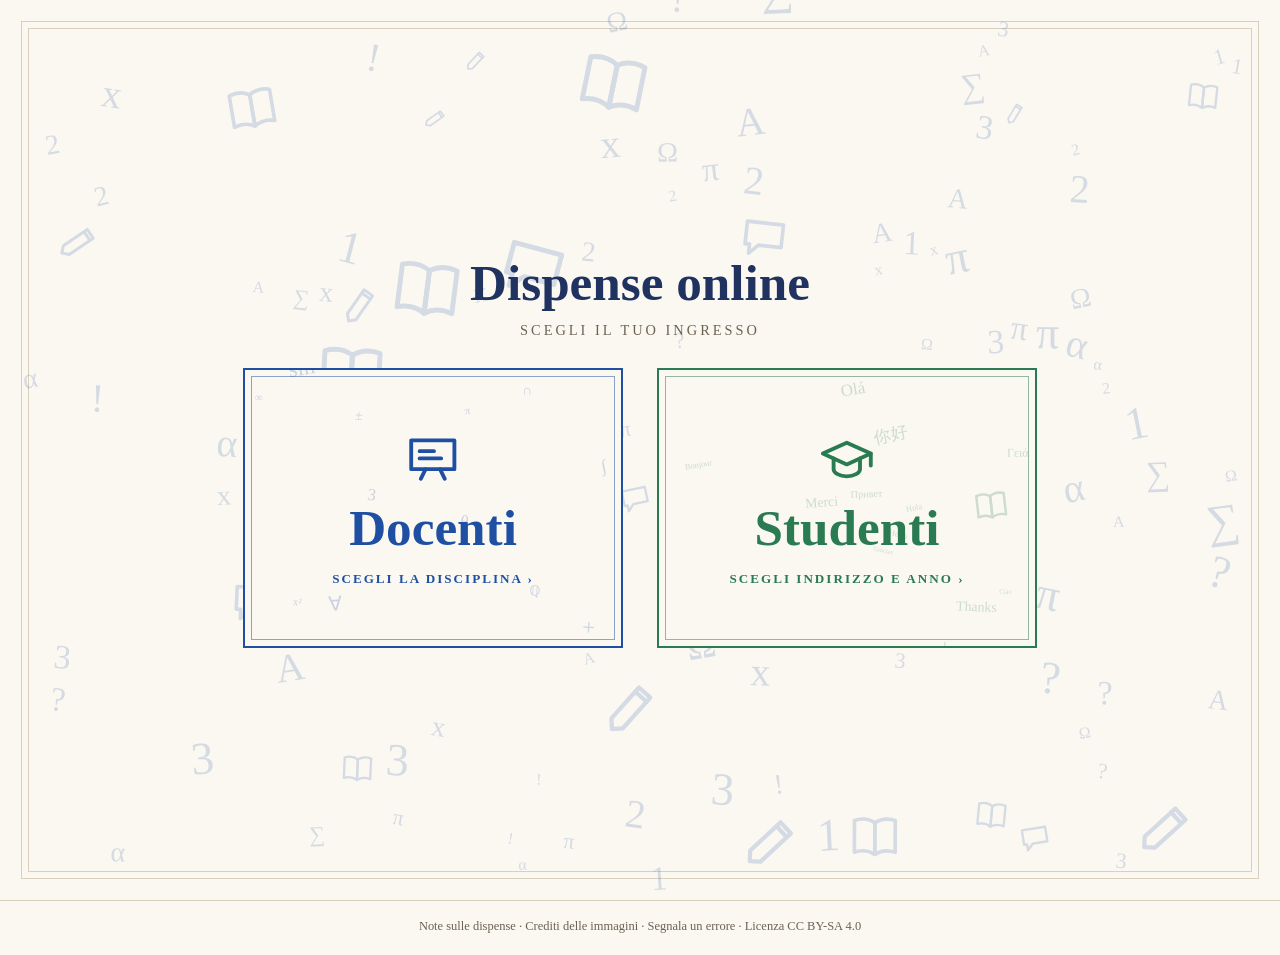
==== commit 177ddc26: "esercizi cap. 3" ====
--- a/sito/index.html
+++ b/sito/index.html
@@ -4,8 +4,8 @@
 <meta charset="utf-8">
 <meta name="viewport" content="width=device-width, initial-scale=1">
 <title>Dispense online</title>
-<link rel="stylesheet" href="css/caratteri.css?v=20261128d">
-<link rel="stylesheet" href="css/stile.css?v=20261128d">
+<link rel="stylesheet" href="css/caratteri.css?v=20261128f">
+<link rel="stylesheet" href="css/stile.css?v=20261128f">
 </head>
 <body>
 <header id="barra" class="barra nascosta">
@@ -15,26 +15,26 @@
 <main id="app"></main>
 <div id="avviso" class="avviso" role="status"></div>
 
-<script src="js/contenuti-anno1.js?v=20261128d"></script>
-<script src="js/catalogo.js?v=20261128d"></script>
-<script src="js/temi.js?v=20261128d"></script>
-<script src="js/scene.js?v=20261128d"></script>
-<script src="js/capitolo1.js?v=20261128d"></script>
-<script src="js/esercizi-cap1.js?v=20261128d"></script>
-<script src="js/capitolo2.js?v=20261128d"></script>
-<script src="js/esercizi-cap2.js?v=20261128d"></script>
-<script src="js/capitolo3.js?v=20261128d"></script>
-<script src="js/esercizi-cap3.js?v=20261128d"></script>
-<script src="js/capitolo4.js?v=20261128d"></script>
-<script src="js/esercizi-cap4.js?v=20261128d"></script>
-<script src="js/capitolo5.js?v=20261128d"></script>
-<script src="js/esercizi-cap5.js?v=20261128d"></script>
-<script src="js/capitolo6.js?v=20261128d"></script>
-<script src="js/esercizi-cap6.js?v=20261128d"></script>
-<script src="js/capitolo7.js?v=20261128d"></script>
-<script src="js/esercizi-cap7.js?v=20261128d"></script>
-<script src="js/illustrazioni.js?v=20261128d"></script>
-<script src="js/animazioni.js?v=20261128d"></script>
-<script src="js/app.js?v=20261128d"></script>
+<script src="js/contenuti-anno1.js?v=20261128f"></script>
+<script src="js/catalogo.js?v=20261128f"></script>
+<script src="js/temi.js?v=20261128f"></script>
+<script src="js/scene.js?v=20261128f"></script>
+<script src="js/capitolo1.js?v=20261128f"></script>
+<script src="js/esercizi-cap1.js?v=20261128f"></script>
+<script src="js/capitolo2.js?v=20261128f"></script>
+<script src="js/esercizi-cap2.js?v=20261128f"></script>
+<script src="js/capitolo3.js?v=20261128f"></script>
+<script src="js/esercizi-cap3.js?v=20261128f"></script>
+<script src="js/capitolo4.js?v=20261128f"></script>
+<script src="js/esercizi-cap4.js?v=20261128f"></script>
+<script src="js/capitolo5.js?v=20261128f"></script>
+<script src="js/esercizi-cap5.js?v=20261128f"></script>
+<script src="js/capitolo6.js?v=20261128f"></script>
+<script src="js/esercizi-cap6.js?v=20261128f"></script>
+<script src="js/capitolo7.js?v=20261128f"></script>
+<script src="js/esercizi-cap7.js?v=20261128f"></script>
+<script src="js/illustrazioni.js?v=20261128f"></script>
+<script src="js/animazioni.js?v=20261128f"></script>
+<script src="js/app.js?v=20261128f"></script>
 </body>
 </html>
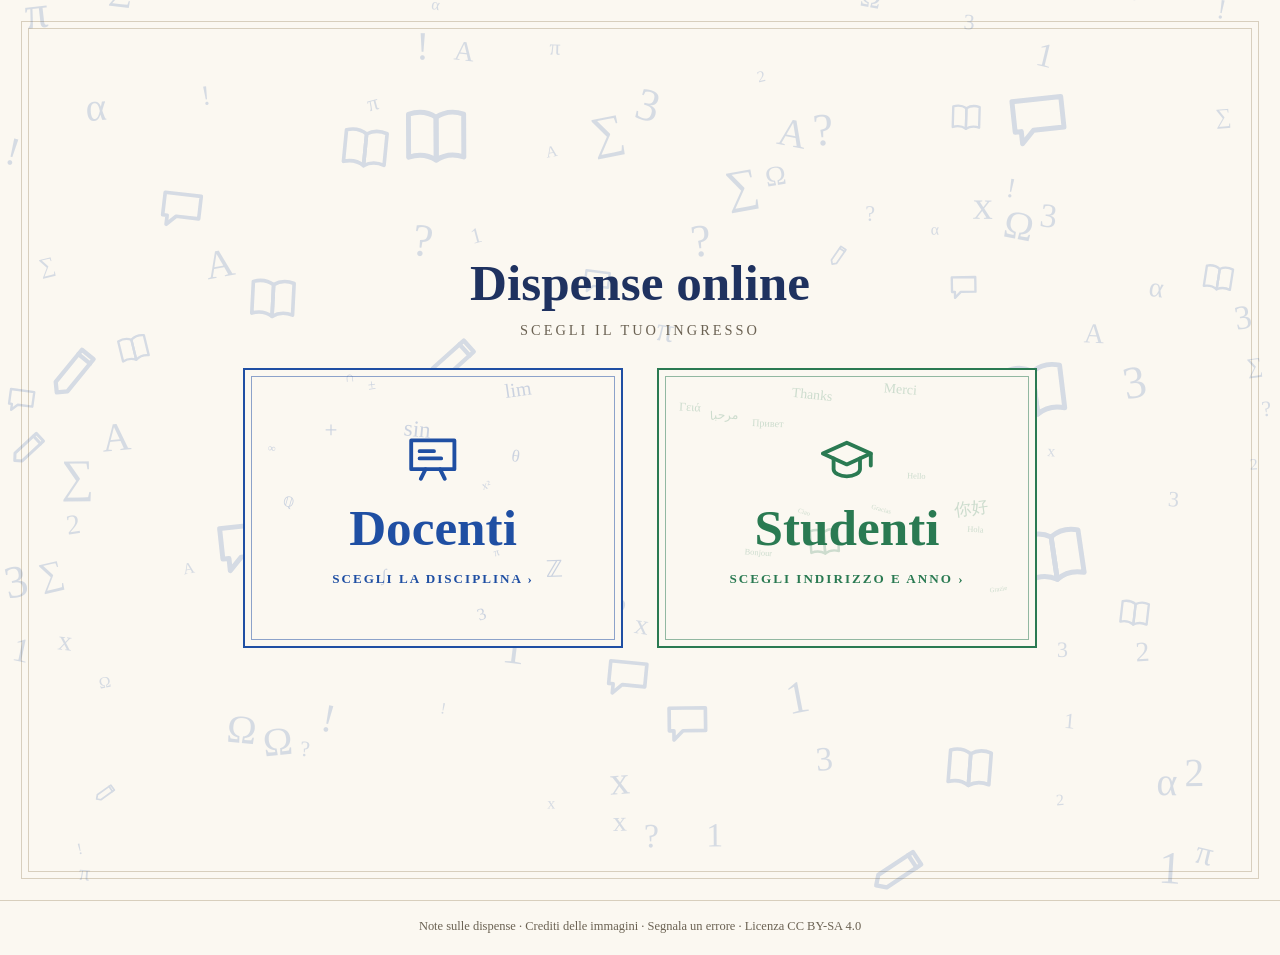
==== commit 588343da: "esercizi cap. 4" ====
--- a/sito/index.html
+++ b/sito/index.html
@@ -4,8 +4,8 @@
 <meta charset="utf-8">
 <meta name="viewport" content="width=device-width, initial-scale=1">
 <title>Dispense online</title>
-<link rel="stylesheet" href="css/caratteri.css?v=20261128f">
-<link rel="stylesheet" href="css/stile.css?v=20261128f">
+<link rel="stylesheet" href="css/caratteri.css?v=20261128g">
+<link rel="stylesheet" href="css/stile.css?v=20261128g">
 </head>
 <body>
 <header id="barra" class="barra nascosta">
@@ -15,26 +15,26 @@
 <main id="app"></main>
 <div id="avviso" class="avviso" role="status"></div>
 
-<script src="js/contenuti-anno1.js?v=20261128f"></script>
-<script src="js/catalogo.js?v=20261128f"></script>
-<script src="js/temi.js?v=20261128f"></script>
-<script src="js/scene.js?v=20261128f"></script>
-<script src="js/capitolo1.js?v=20261128f"></script>
-<script src="js/esercizi-cap1.js?v=20261128f"></script>
-<script src="js/capitolo2.js?v=20261128f"></script>
-<script src="js/esercizi-cap2.js?v=20261128f"></script>
-<script src="js/capitolo3.js?v=20261128f"></script>
-<script src="js/esercizi-cap3.js?v=20261128f"></script>
-<script src="js/capitolo4.js?v=20261128f"></script>
-<script src="js/esercizi-cap4.js?v=20261128f"></script>
-<script src="js/capitolo5.js?v=20261128f"></script>
-<script src="js/esercizi-cap5.js?v=20261128f"></script>
-<script src="js/capitolo6.js?v=20261128f"></script>
-<script src="js/esercizi-cap6.js?v=20261128f"></script>
-<script src="js/capitolo7.js?v=20261128f"></script>
-<script src="js/esercizi-cap7.js?v=20261128f"></script>
-<script src="js/illustrazioni.js?v=20261128f"></script>
-<script src="js/animazioni.js?v=20261128f"></script>
-<script src="js/app.js?v=20261128f"></script>
+<script src="js/contenuti-anno1.js?v=20261128g"></script>
+<script src="js/catalogo.js?v=20261128g"></script>
+<script src="js/temi.js?v=20261128g"></script>
+<script src="js/scene.js?v=20261128g"></script>
+<script src="js/capitolo1.js?v=20261128g"></script>
+<script src="js/esercizi-cap1.js?v=20261128g"></script>
+<script src="js/capitolo2.js?v=20261128g"></script>
+<script src="js/esercizi-cap2.js?v=20261128g"></script>
+<script src="js/capitolo3.js?v=20261128g"></script>
+<script src="js/esercizi-cap3.js?v=20261128g"></script>
+<script src="js/capitolo4.js?v=20261128g"></script>
+<script src="js/esercizi-cap4.js?v=20261128g"></script>
+<script src="js/capitolo5.js?v=20261128g"></script>
+<script src="js/esercizi-cap5.js?v=20261128g"></script>
+<script src="js/capitolo6.js?v=20261128g"></script>
+<script src="js/esercizi-cap6.js?v=20261128g"></script>
+<script src="js/capitolo7.js?v=20261128g"></script>
+<script src="js/esercizi-cap7.js?v=20261128g"></script>
+<script src="js/illustrazioni.js?v=20261128g"></script>
+<script src="js/animazioni.js?v=20261128g"></script>
+<script src="js/app.js?v=20261128g"></script>
 </body>
 </html>
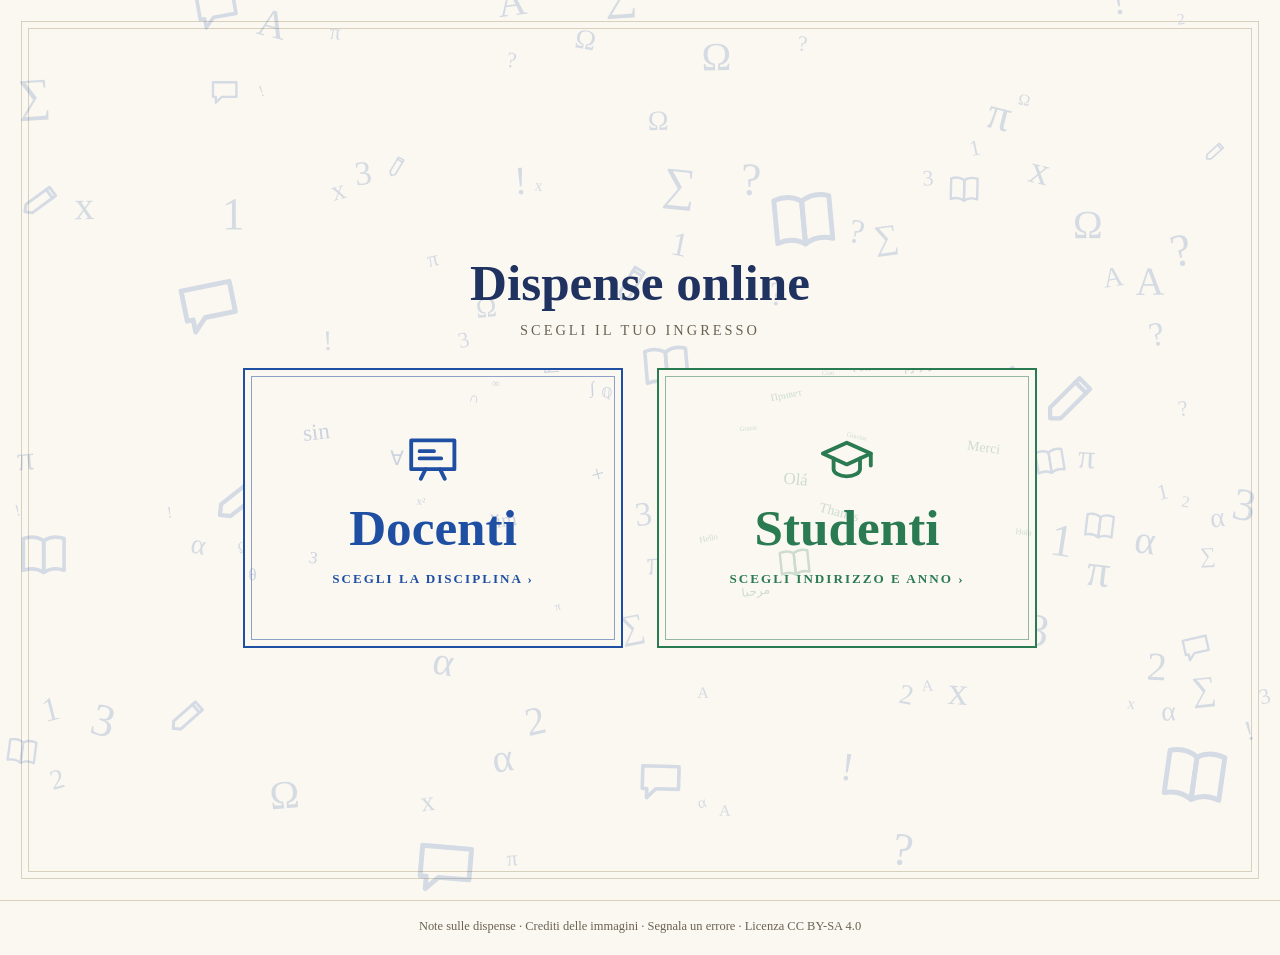
==== commit ce8bba2d: "sistemazione capitolo 4" ====
--- a/sito/index.html
+++ b/sito/index.html
@@ -4,8 +4,8 @@
 <meta charset="utf-8">
 <meta name="viewport" content="width=device-width, initial-scale=1">
 <title>Dispense online</title>
-<link rel="stylesheet" href="css/caratteri.css?v=20261128g">
-<link rel="stylesheet" href="css/stile.css?v=20261128g">
+<link rel="stylesheet" href="css/caratteri.css?v=20261128h">
+<link rel="stylesheet" href="css/stile.css?v=20261128h">
 </head>
 <body>
 <header id="barra" class="barra nascosta">
@@ -15,26 +15,26 @@
 <main id="app"></main>
 <div id="avviso" class="avviso" role="status"></div>
 
-<script src="js/contenuti-anno1.js?v=20261128g"></script>
-<script src="js/catalogo.js?v=20261128g"></script>
-<script src="js/temi.js?v=20261128g"></script>
-<script src="js/scene.js?v=20261128g"></script>
-<script src="js/capitolo1.js?v=20261128g"></script>
-<script src="js/esercizi-cap1.js?v=20261128g"></script>
-<script src="js/capitolo2.js?v=20261128g"></script>
-<script src="js/esercizi-cap2.js?v=20261128g"></script>
-<script src="js/capitolo3.js?v=20261128g"></script>
-<script src="js/esercizi-cap3.js?v=20261128g"></script>
-<script src="js/capitolo4.js?v=20261128g"></script>
-<script src="js/esercizi-cap4.js?v=20261128g"></script>
-<script src="js/capitolo5.js?v=20261128g"></script>
-<script src="js/esercizi-cap5.js?v=20261128g"></script>
-<script src="js/capitolo6.js?v=20261128g"></script>
-<script src="js/esercizi-cap6.js?v=20261128g"></script>
-<script src="js/capitolo7.js?v=20261128g"></script>
-<script src="js/esercizi-cap7.js?v=20261128g"></script>
-<script src="js/illustrazioni.js?v=20261128g"></script>
-<script src="js/animazioni.js?v=20261128g"></script>
-<script src="js/app.js?v=20261128g"></script>
+<script src="js/contenuti-anno1.js?v=20261128h"></script>
+<script src="js/catalogo.js?v=20261128h"></script>
+<script src="js/temi.js?v=20261128h"></script>
+<script src="js/scene.js?v=20261128h"></script>
+<script src="js/capitolo1.js?v=20261128h"></script>
+<script src="js/esercizi-cap1.js?v=20261128h"></script>
+<script src="js/capitolo2.js?v=20261128h"></script>
+<script src="js/esercizi-cap2.js?v=20261128h"></script>
+<script src="js/capitolo3.js?v=20261128h"></script>
+<script src="js/esercizi-cap3.js?v=20261128h"></script>
+<script src="js/capitolo4.js?v=20261128h"></script>
+<script src="js/esercizi-cap4.js?v=20261128h"></script>
+<script src="js/capitolo5.js?v=20261128h"></script>
+<script src="js/esercizi-cap5.js?v=20261128h"></script>
+<script src="js/capitolo6.js?v=20261128h"></script>
+<script src="js/esercizi-cap6.js?v=20261128h"></script>
+<script src="js/capitolo7.js?v=20261128h"></script>
+<script src="js/esercizi-cap7.js?v=20261128h"></script>
+<script src="js/illustrazioni.js?v=20261128h"></script>
+<script src="js/animazioni.js?v=20261128h"></script>
+<script src="js/app.js?v=20261128h"></script>
 </body>
 </html>
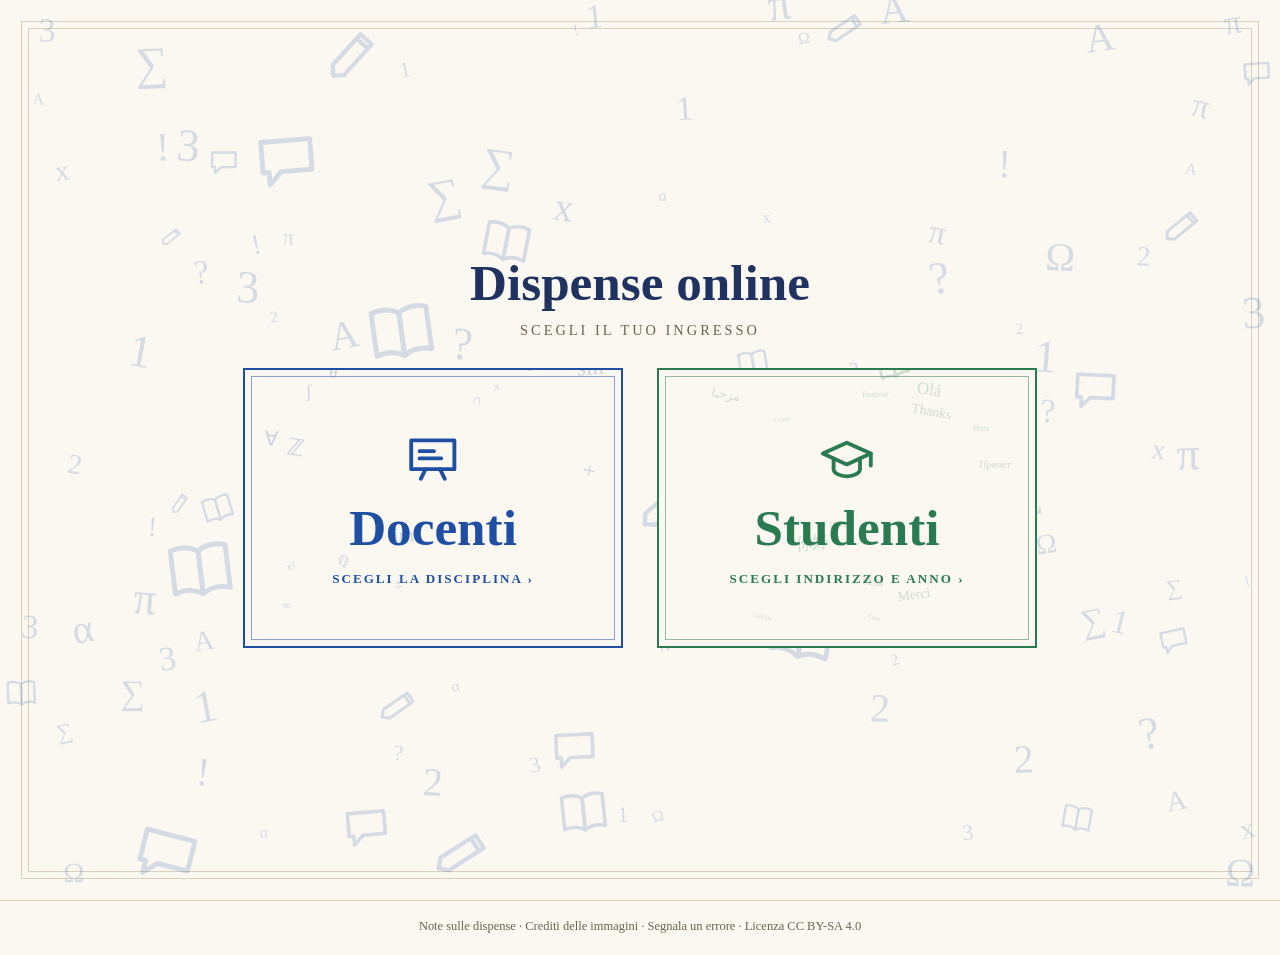
==== commit b97b7e24: "esertcizi capitolo 5" ====
--- a/sito/index.html
+++ b/sito/index.html
@@ -4,8 +4,8 @@
 <meta charset="utf-8">
 <meta name="viewport" content="width=device-width, initial-scale=1">
 <title>Dispense online</title>
-<link rel="stylesheet" href="css/caratteri.css?v=20261128h">
-<link rel="stylesheet" href="css/stile.css?v=20261128h">
+<link rel="stylesheet" href="css/caratteri.css?v=20261128i">
+<link rel="stylesheet" href="css/stile.css?v=20261128i">
 </head>
 <body>
 <header id="barra" class="barra nascosta">
@@ -15,26 +15,26 @@
 <main id="app"></main>
 <div id="avviso" class="avviso" role="status"></div>
 
-<script src="js/contenuti-anno1.js?v=20261128h"></script>
-<script src="js/catalogo.js?v=20261128h"></script>
-<script src="js/temi.js?v=20261128h"></script>
-<script src="js/scene.js?v=20261128h"></script>
-<script src="js/capitolo1.js?v=20261128h"></script>
-<script src="js/esercizi-cap1.js?v=20261128h"></script>
-<script src="js/capitolo2.js?v=20261128h"></script>
-<script src="js/esercizi-cap2.js?v=20261128h"></script>
-<script src="js/capitolo3.js?v=20261128h"></script>
-<script src="js/esercizi-cap3.js?v=20261128h"></script>
-<script src="js/capitolo4.js?v=20261128h"></script>
-<script src="js/esercizi-cap4.js?v=20261128h"></script>
-<script src="js/capitolo5.js?v=20261128h"></script>
-<script src="js/esercizi-cap5.js?v=20261128h"></script>
-<script src="js/capitolo6.js?v=20261128h"></script>
-<script src="js/esercizi-cap6.js?v=20261128h"></script>
-<script src="js/capitolo7.js?v=20261128h"></script>
-<script src="js/esercizi-cap7.js?v=20261128h"></script>
-<script src="js/illustrazioni.js?v=20261128h"></script>
-<script src="js/animazioni.js?v=20261128h"></script>
-<script src="js/app.js?v=20261128h"></script>
+<script src="js/contenuti-anno1.js?v=20261128i"></script>
+<script src="js/catalogo.js?v=20261128i"></script>
+<script src="js/temi.js?v=20261128i"></script>
+<script src="js/scene.js?v=20261128i"></script>
+<script src="js/capitolo1.js?v=20261128i"></script>
+<script src="js/esercizi-cap1.js?v=20261128i"></script>
+<script src="js/capitolo2.js?v=20261128i"></script>
+<script src="js/esercizi-cap2.js?v=20261128i"></script>
+<script src="js/capitolo3.js?v=20261128i"></script>
+<script src="js/esercizi-cap3.js?v=20261128i"></script>
+<script src="js/capitolo4.js?v=20261128i"></script>
+<script src="js/esercizi-cap4.js?v=20261128i"></script>
+<script src="js/capitolo5.js?v=20261128i"></script>
+<script src="js/esercizi-cap5.js?v=20261128i"></script>
+<script src="js/capitolo6.js?v=20261128i"></script>
+<script src="js/esercizi-cap6.js?v=20261128i"></script>
+<script src="js/capitolo7.js?v=20261128i"></script>
+<script src="js/esercizi-cap7.js?v=20261128i"></script>
+<script src="js/illustrazioni.js?v=20261128i"></script>
+<script src="js/animazioni.js?v=20261128i"></script>
+<script src="js/app.js?v=20261128i"></script>
 </body>
 </html>
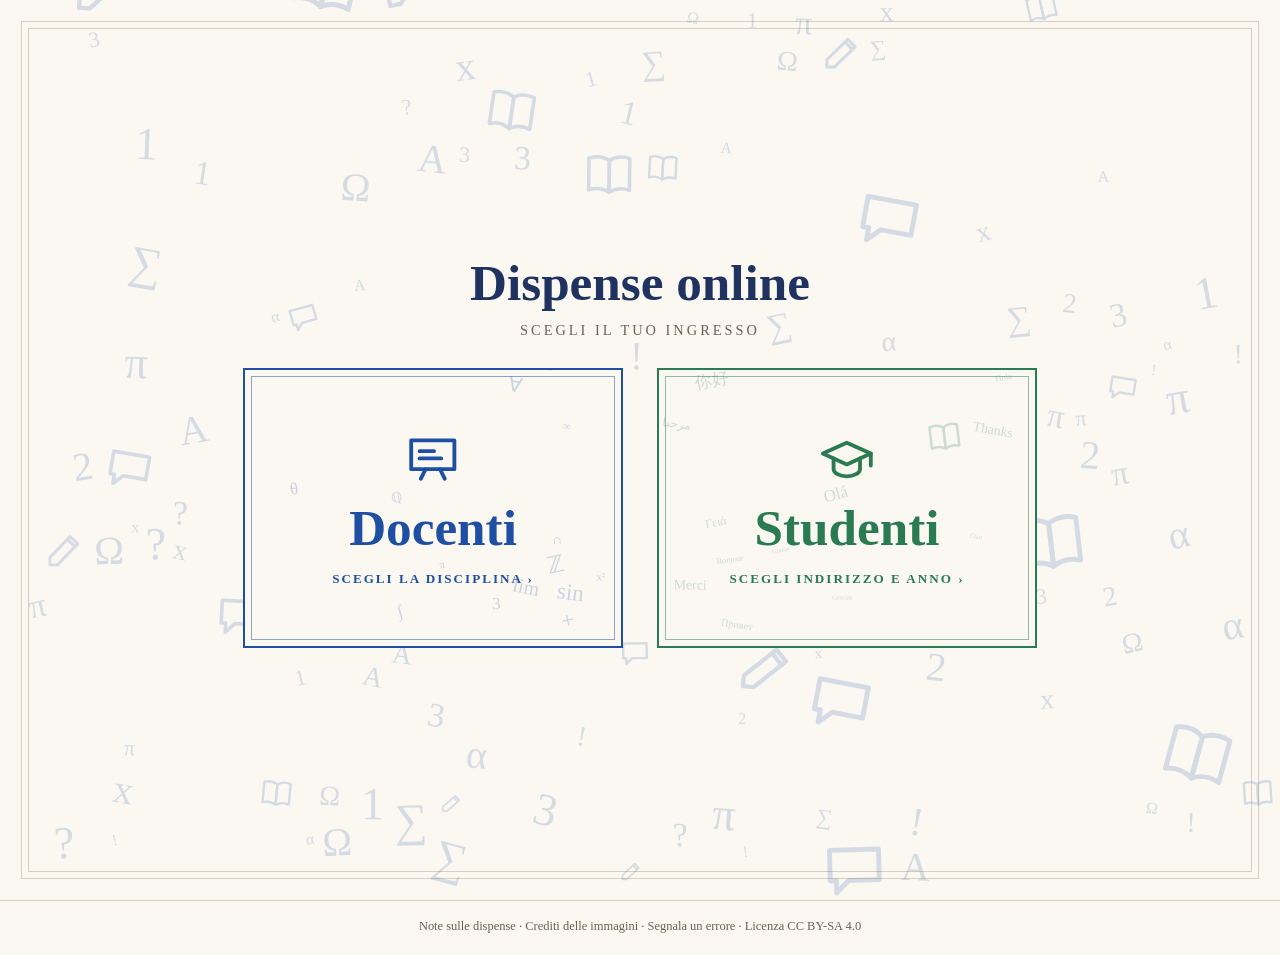
==== commit 81e2e9a6: "correzione esercizi cap 5" ====
--- a/sito/index.html
+++ b/sito/index.html
@@ -4,8 +4,8 @@
 <meta charset="utf-8">
 <meta name="viewport" content="width=device-width, initial-scale=1">
 <title>Dispense online</title>
-<link rel="stylesheet" href="css/caratteri.css?v=20261128i">
-<link rel="stylesheet" href="css/stile.css?v=20261128i">
+<link rel="stylesheet" href="css/caratteri.css?v=20261128j">
+<link rel="stylesheet" href="css/stile.css?v=20261128j">
 </head>
 <body>
 <header id="barra" class="barra nascosta">
@@ -15,26 +15,26 @@
 <main id="app"></main>
 <div id="avviso" class="avviso" role="status"></div>
 
-<script src="js/contenuti-anno1.js?v=20261128i"></script>
-<script src="js/catalogo.js?v=20261128i"></script>
-<script src="js/temi.js?v=20261128i"></script>
-<script src="js/scene.js?v=20261128i"></script>
-<script src="js/capitolo1.js?v=20261128i"></script>
-<script src="js/esercizi-cap1.js?v=20261128i"></script>
-<script src="js/capitolo2.js?v=20261128i"></script>
-<script src="js/esercizi-cap2.js?v=20261128i"></script>
-<script src="js/capitolo3.js?v=20261128i"></script>
-<script src="js/esercizi-cap3.js?v=20261128i"></script>
-<script src="js/capitolo4.js?v=20261128i"></script>
-<script src="js/esercizi-cap4.js?v=20261128i"></script>
-<script src="js/capitolo5.js?v=20261128i"></script>
-<script src="js/esercizi-cap5.js?v=20261128i"></script>
-<script src="js/capitolo6.js?v=20261128i"></script>
-<script src="js/esercizi-cap6.js?v=20261128i"></script>
-<script src="js/capitolo7.js?v=20261128i"></script>
-<script src="js/esercizi-cap7.js?v=20261128i"></script>
-<script src="js/illustrazioni.js?v=20261128i"></script>
-<script src="js/animazioni.js?v=20261128i"></script>
-<script src="js/app.js?v=20261128i"></script>
+<script src="js/contenuti-anno1.js?v=20261128j"></script>
+<script src="js/catalogo.js?v=20261128j"></script>
+<script src="js/temi.js?v=20261128j"></script>
+<script src="js/scene.js?v=20261128j"></script>
+<script src="js/capitolo1.js?v=20261128j"></script>
+<script src="js/esercizi-cap1.js?v=20261128j"></script>
+<script src="js/capitolo2.js?v=20261128j"></script>
+<script src="js/esercizi-cap2.js?v=20261128j"></script>
+<script src="js/capitolo3.js?v=20261128j"></script>
+<script src="js/esercizi-cap3.js?v=20261128j"></script>
+<script src="js/capitolo4.js?v=20261128j"></script>
+<script src="js/esercizi-cap4.js?v=20261128j"></script>
+<script src="js/capitolo5.js?v=20261128j"></script>
+<script src="js/esercizi-cap5.js?v=20261128j"></script>
+<script src="js/capitolo6.js?v=20261128j"></script>
+<script src="js/esercizi-cap6.js?v=20261128j"></script>
+<script src="js/capitolo7.js?v=20261128j"></script>
+<script src="js/esercizi-cap7.js?v=20261128j"></script>
+<script src="js/illustrazioni.js?v=20261128j"></script>
+<script src="js/animazioni.js?v=20261128j"></script>
+<script src="js/app.js?v=20261128j"></script>
 </body>
 </html>
--- a/sito/css/stile.css
+++ b/sito/css/stile.css
@@ -740,3 +740,7 @@
 .tri-tart{max-width:430px;margin:8px auto}
 .tri-tart svg{display:block;width:100%;height:auto}
 @media print{.tri-tart{max-width:90mm;break-inside:avoid}}
+/* voci formate da figure (grafici, diagrammi): due colonne su schermo largo, una sul telefono */
+.esercizio ol.voci.figure{display:grid;grid-template-columns:repeat(auto-fill,minmax(250px,1fr));gap:14px 28px;margin:8px 0 10px}
+.esercizio ol.voci.figure li{display:block}
+.esercizio ol.voci.figure svg{display:block;width:100%!important;max-width:300px!important;height:auto;margin:4px 0 0!important}
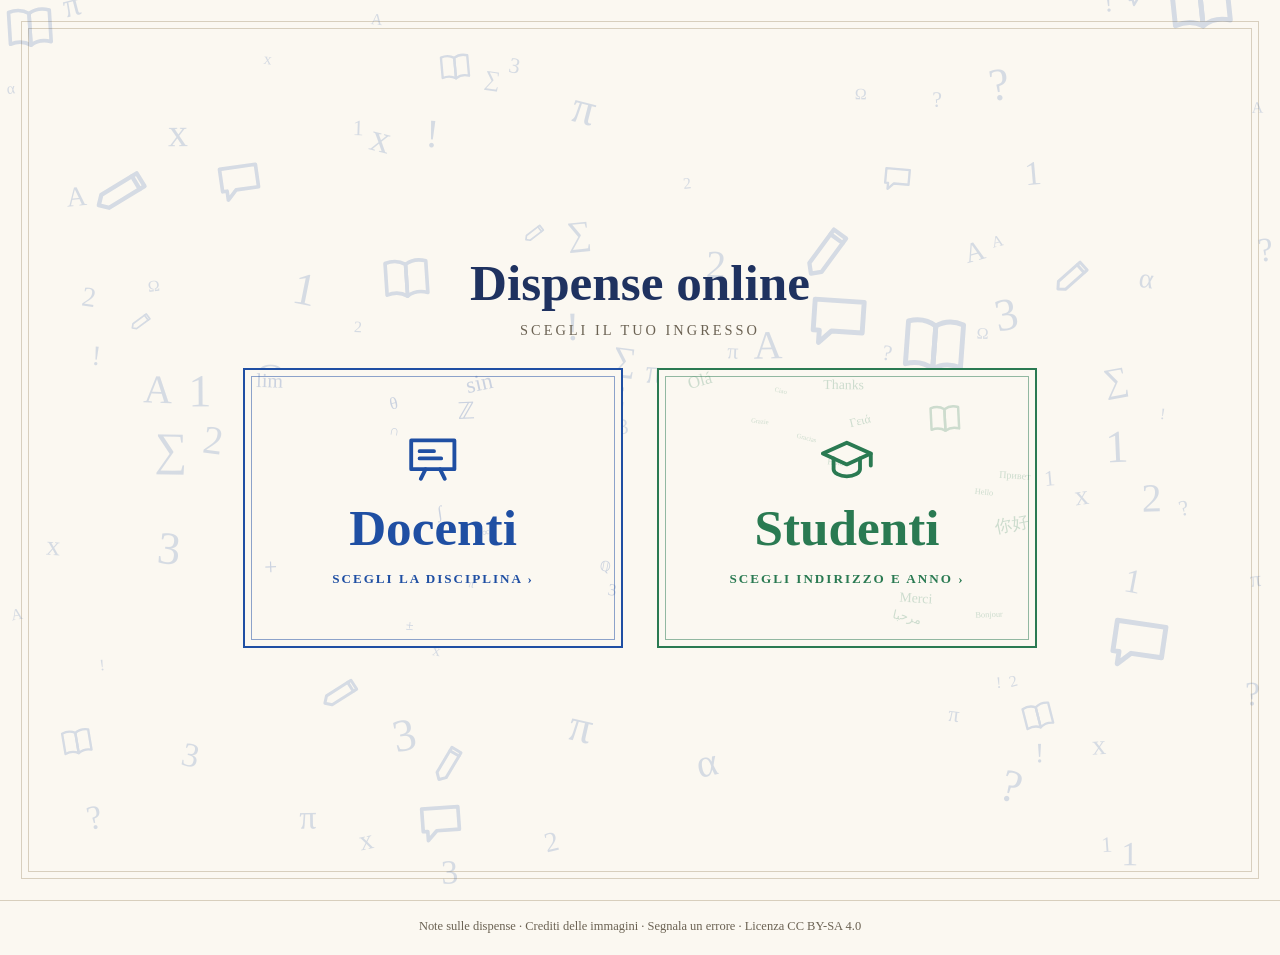
==== commit b163bbc9: "capitolo 6" ====
--- a/sito/index.html
+++ b/sito/index.html
@@ -4,8 +4,8 @@
 <meta charset="utf-8">
 <meta name="viewport" content="width=device-width, initial-scale=1">
 <title>Dispense online</title>
-<link rel="stylesheet" href="css/caratteri.css?v=20261128j">
-<link rel="stylesheet" href="css/stile.css?v=20261128j">
+<link rel="stylesheet" href="css/caratteri.css?v=20261128k">
+<link rel="stylesheet" href="css/stile.css?v=20261128k">
 </head>
 <body>
 <header id="barra" class="barra nascosta">
@@ -15,26 +15,26 @@
 <main id="app"></main>
 <div id="avviso" class="avviso" role="status"></div>
 
-<script src="js/contenuti-anno1.js?v=20261128j"></script>
-<script src="js/catalogo.js?v=20261128j"></script>
-<script src="js/temi.js?v=20261128j"></script>
-<script src="js/scene.js?v=20261128j"></script>
-<script src="js/capitolo1.js?v=20261128j"></script>
-<script src="js/esercizi-cap1.js?v=20261128j"></script>
-<script src="js/capitolo2.js?v=20261128j"></script>
-<script src="js/esercizi-cap2.js?v=20261128j"></script>
-<script src="js/capitolo3.js?v=20261128j"></script>
-<script src="js/esercizi-cap3.js?v=20261128j"></script>
-<script src="js/capitolo4.js?v=20261128j"></script>
-<script src="js/esercizi-cap4.js?v=20261128j"></script>
-<script src="js/capitolo5.js?v=20261128j"></script>
-<script src="js/esercizi-cap5.js?v=20261128j"></script>
-<script src="js/capitolo6.js?v=20261128j"></script>
-<script src="js/esercizi-cap6.js?v=20261128j"></script>
-<script src="js/capitolo7.js?v=20261128j"></script>
-<script src="js/esercizi-cap7.js?v=20261128j"></script>
-<script src="js/illustrazioni.js?v=20261128j"></script>
-<script src="js/animazioni.js?v=20261128j"></script>
-<script src="js/app.js?v=20261128j"></script>
+<script src="js/contenuti-anno1.js?v=20261128k"></script>
+<script src="js/catalogo.js?v=20261128k"></script>
+<script src="js/temi.js?v=20261128k"></script>
+<script src="js/scene.js?v=20261128k"></script>
+<script src="js/capitolo1.js?v=20261128k"></script>
+<script src="js/esercizi-cap1.js?v=20261128k"></script>
+<script src="js/capitolo2.js?v=20261128k"></script>
+<script src="js/esercizi-cap2.js?v=20261128k"></script>
+<script src="js/capitolo3.js?v=20261128k"></script>
+<script src="js/esercizi-cap3.js?v=20261128k"></script>
+<script src="js/capitolo4.js?v=20261128k"></script>
+<script src="js/esercizi-cap4.js?v=20261128k"></script>
+<script src="js/capitolo5.js?v=20261128k"></script>
+<script src="js/esercizi-cap5.js?v=20261128k"></script>
+<script src="js/capitolo6.js?v=20261128k"></script>
+<script src="js/esercizi-cap6.js?v=20261128k"></script>
+<script src="js/capitolo7.js?v=20261128k"></script>
+<script src="js/esercizi-cap7.js?v=20261128k"></script>
+<script src="js/illustrazioni.js?v=20261128k"></script>
+<script src="js/animazioni.js?v=20261128k"></script>
+<script src="js/app.js?v=20261128k"></script>
 </body>
 </html>
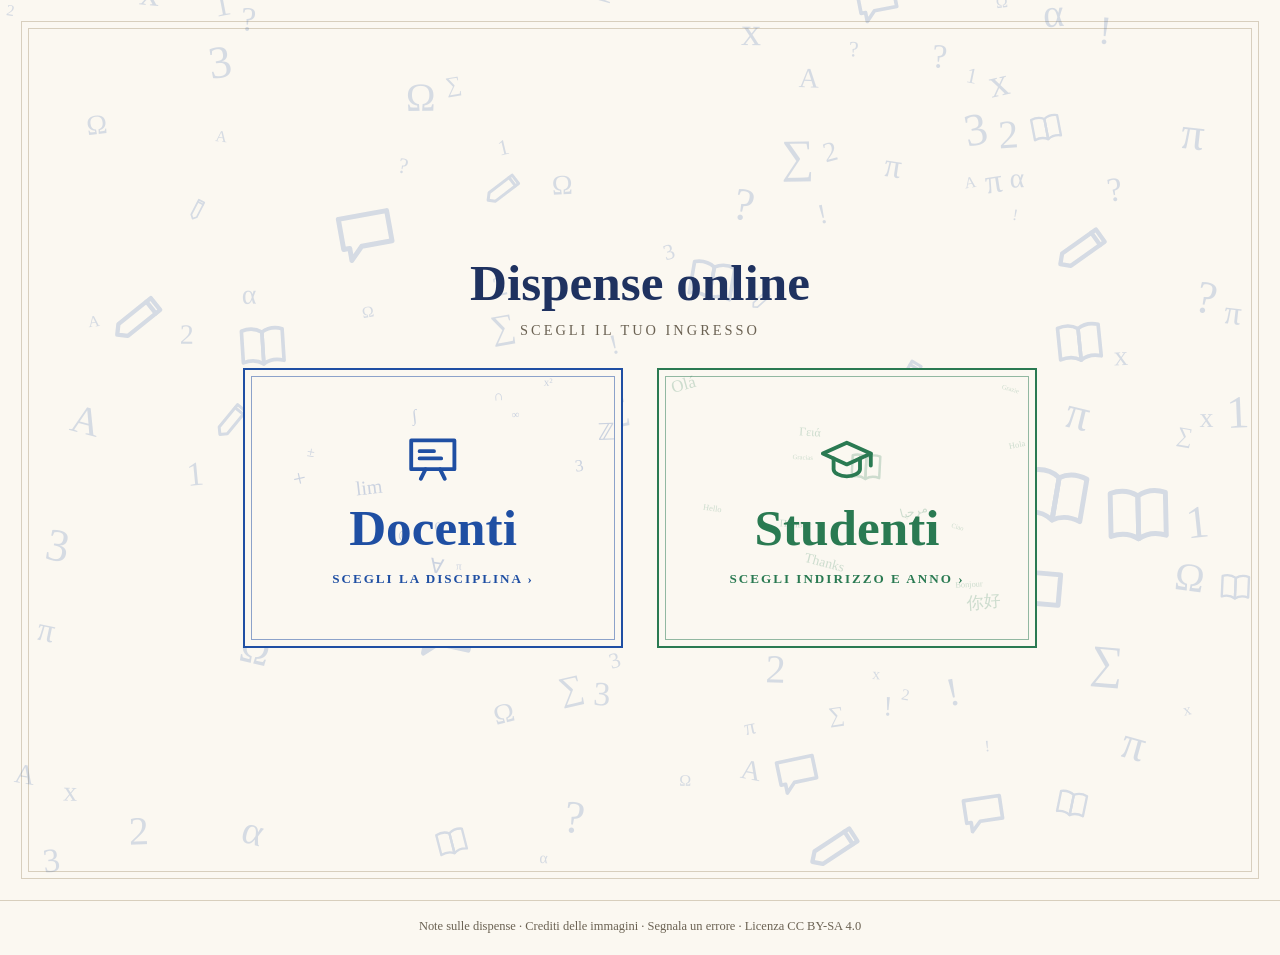
==== commit 7a4e817b: "esercizi capitolo 7" ====
--- a/sito/index.html
+++ b/sito/index.html
@@ -4,8 +4,8 @@
 <meta charset="utf-8">
 <meta name="viewport" content="width=device-width, initial-scale=1">
 <title>Dispense online</title>
-<link rel="stylesheet" href="css/caratteri.css?v=20261128k">
-<link rel="stylesheet" href="css/stile.css?v=20261128k">
+<link rel="stylesheet" href="css/caratteri.css?v=20261128l">
+<link rel="stylesheet" href="css/stile.css?v=20261128l">
 </head>
 <body>
 <header id="barra" class="barra nascosta">
@@ -15,26 +15,26 @@
 <main id="app"></main>
 <div id="avviso" class="avviso" role="status"></div>
 
-<script src="js/contenuti-anno1.js?v=20261128k"></script>
-<script src="js/catalogo.js?v=20261128k"></script>
-<script src="js/temi.js?v=20261128k"></script>
-<script src="js/scene.js?v=20261128k"></script>
-<script src="js/capitolo1.js?v=20261128k"></script>
-<script src="js/esercizi-cap1.js?v=20261128k"></script>
-<script src="js/capitolo2.js?v=20261128k"></script>
-<script src="js/esercizi-cap2.js?v=20261128k"></script>
-<script src="js/capitolo3.js?v=20261128k"></script>
-<script src="js/esercizi-cap3.js?v=20261128k"></script>
-<script src="js/capitolo4.js?v=20261128k"></script>
-<script src="js/esercizi-cap4.js?v=20261128k"></script>
-<script src="js/capitolo5.js?v=20261128k"></script>
-<script src="js/esercizi-cap5.js?v=20261128k"></script>
-<script src="js/capitolo6.js?v=20261128k"></script>
-<script src="js/esercizi-cap6.js?v=20261128k"></script>
-<script src="js/capitolo7.js?v=20261128k"></script>
-<script src="js/esercizi-cap7.js?v=20261128k"></script>
-<script src="js/illustrazioni.js?v=20261128k"></script>
-<script src="js/animazioni.js?v=20261128k"></script>
-<script src="js/app.js?v=20261128k"></script>
+<script src="js/contenuti-anno1.js?v=20261128l"></script>
+<script src="js/catalogo.js?v=20261128l"></script>
+<script src="js/temi.js?v=20261128l"></script>
+<script src="js/scene.js?v=20261128l"></script>
+<script src="js/capitolo1.js?v=20261128l"></script>
+<script src="js/esercizi-cap1.js?v=20261128l"></script>
+<script src="js/capitolo2.js?v=20261128l"></script>
+<script src="js/esercizi-cap2.js?v=20261128l"></script>
+<script src="js/capitolo3.js?v=20261128l"></script>
+<script src="js/esercizi-cap3.js?v=20261128l"></script>
+<script src="js/capitolo4.js?v=20261128l"></script>
+<script src="js/esercizi-cap4.js?v=20261128l"></script>
+<script src="js/capitolo5.js?v=20261128l"></script>
+<script src="js/esercizi-cap5.js?v=20261128l"></script>
+<script src="js/capitolo6.js?v=20261128l"></script>
+<script src="js/esercizi-cap6.js?v=20261128l"></script>
+<script src="js/capitolo7.js?v=20261128l"></script>
+<script src="js/esercizi-cap7.js?v=20261128l"></script>
+<script src="js/illustrazioni.js?v=20261128l"></script>
+<script src="js/animazioni.js?v=20261128l"></script>
+<script src="js/app.js?v=20261128l"></script>
 </body>
 </html>
